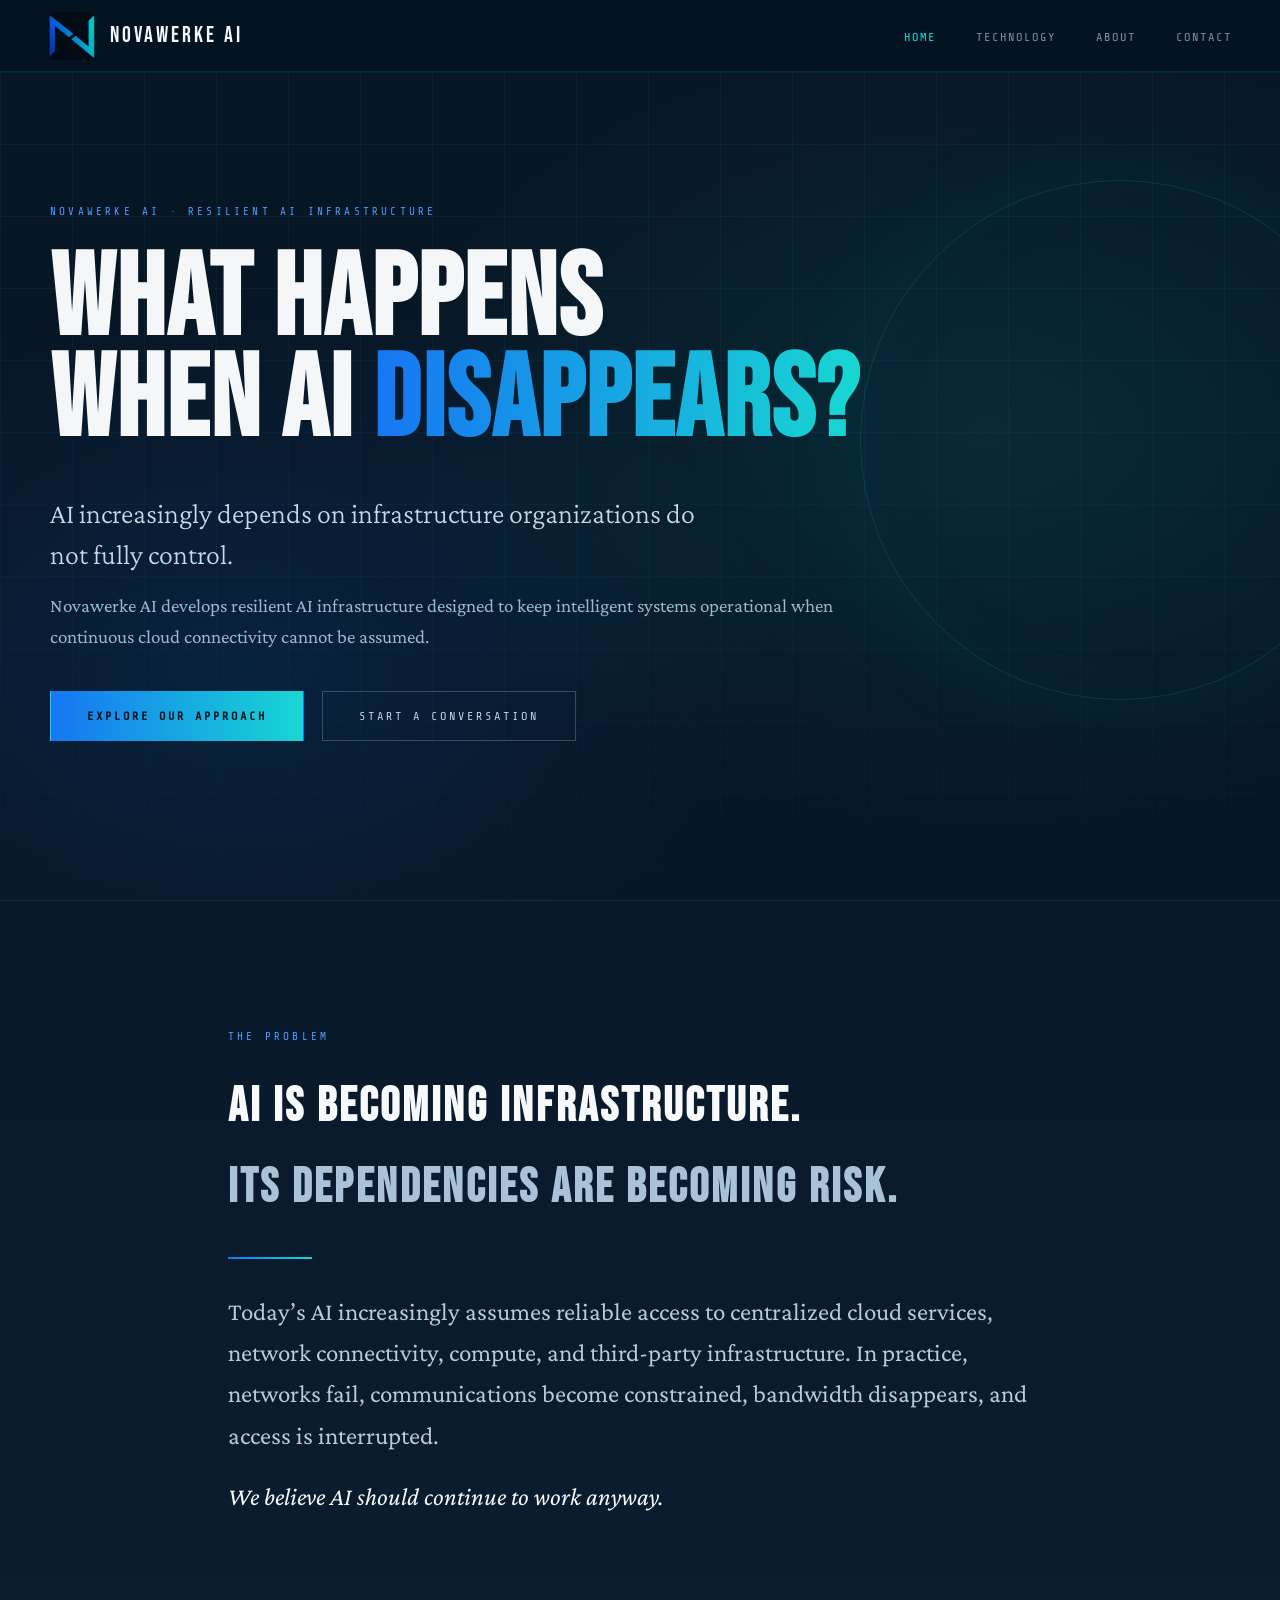
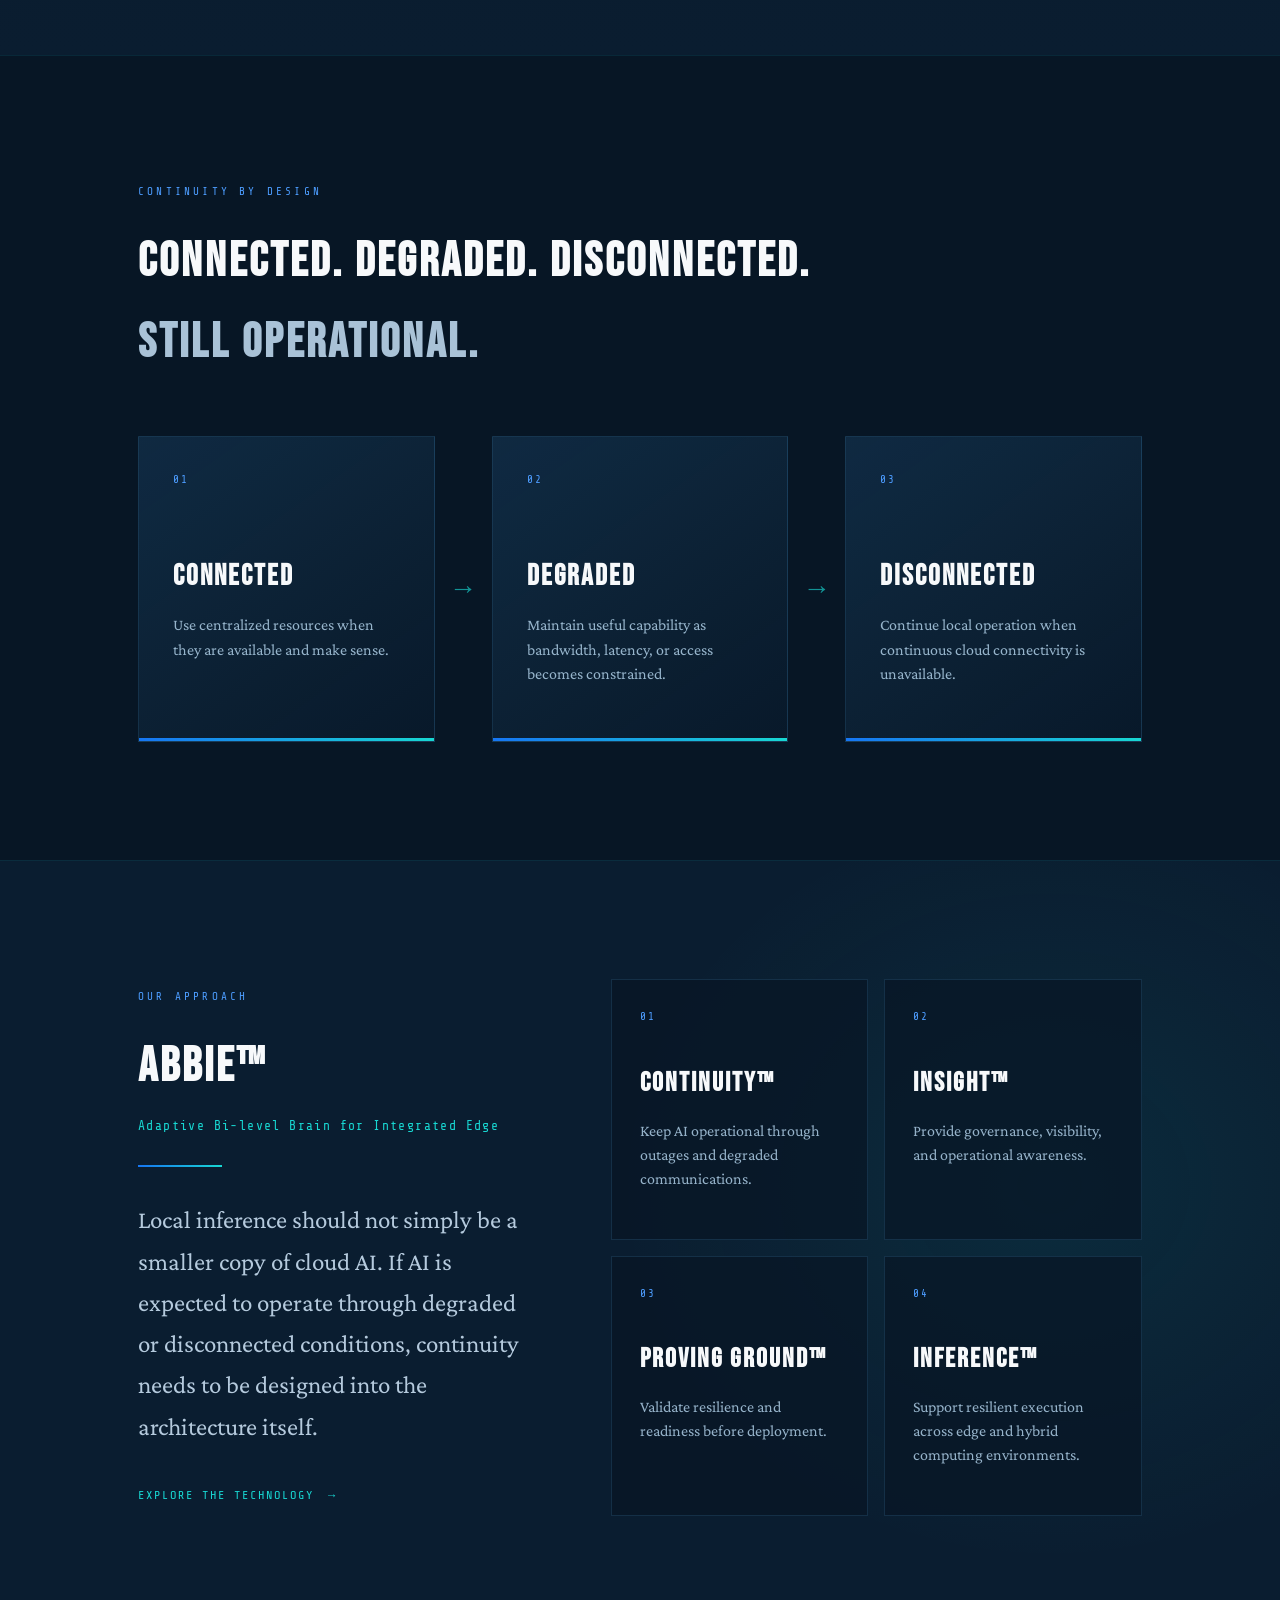
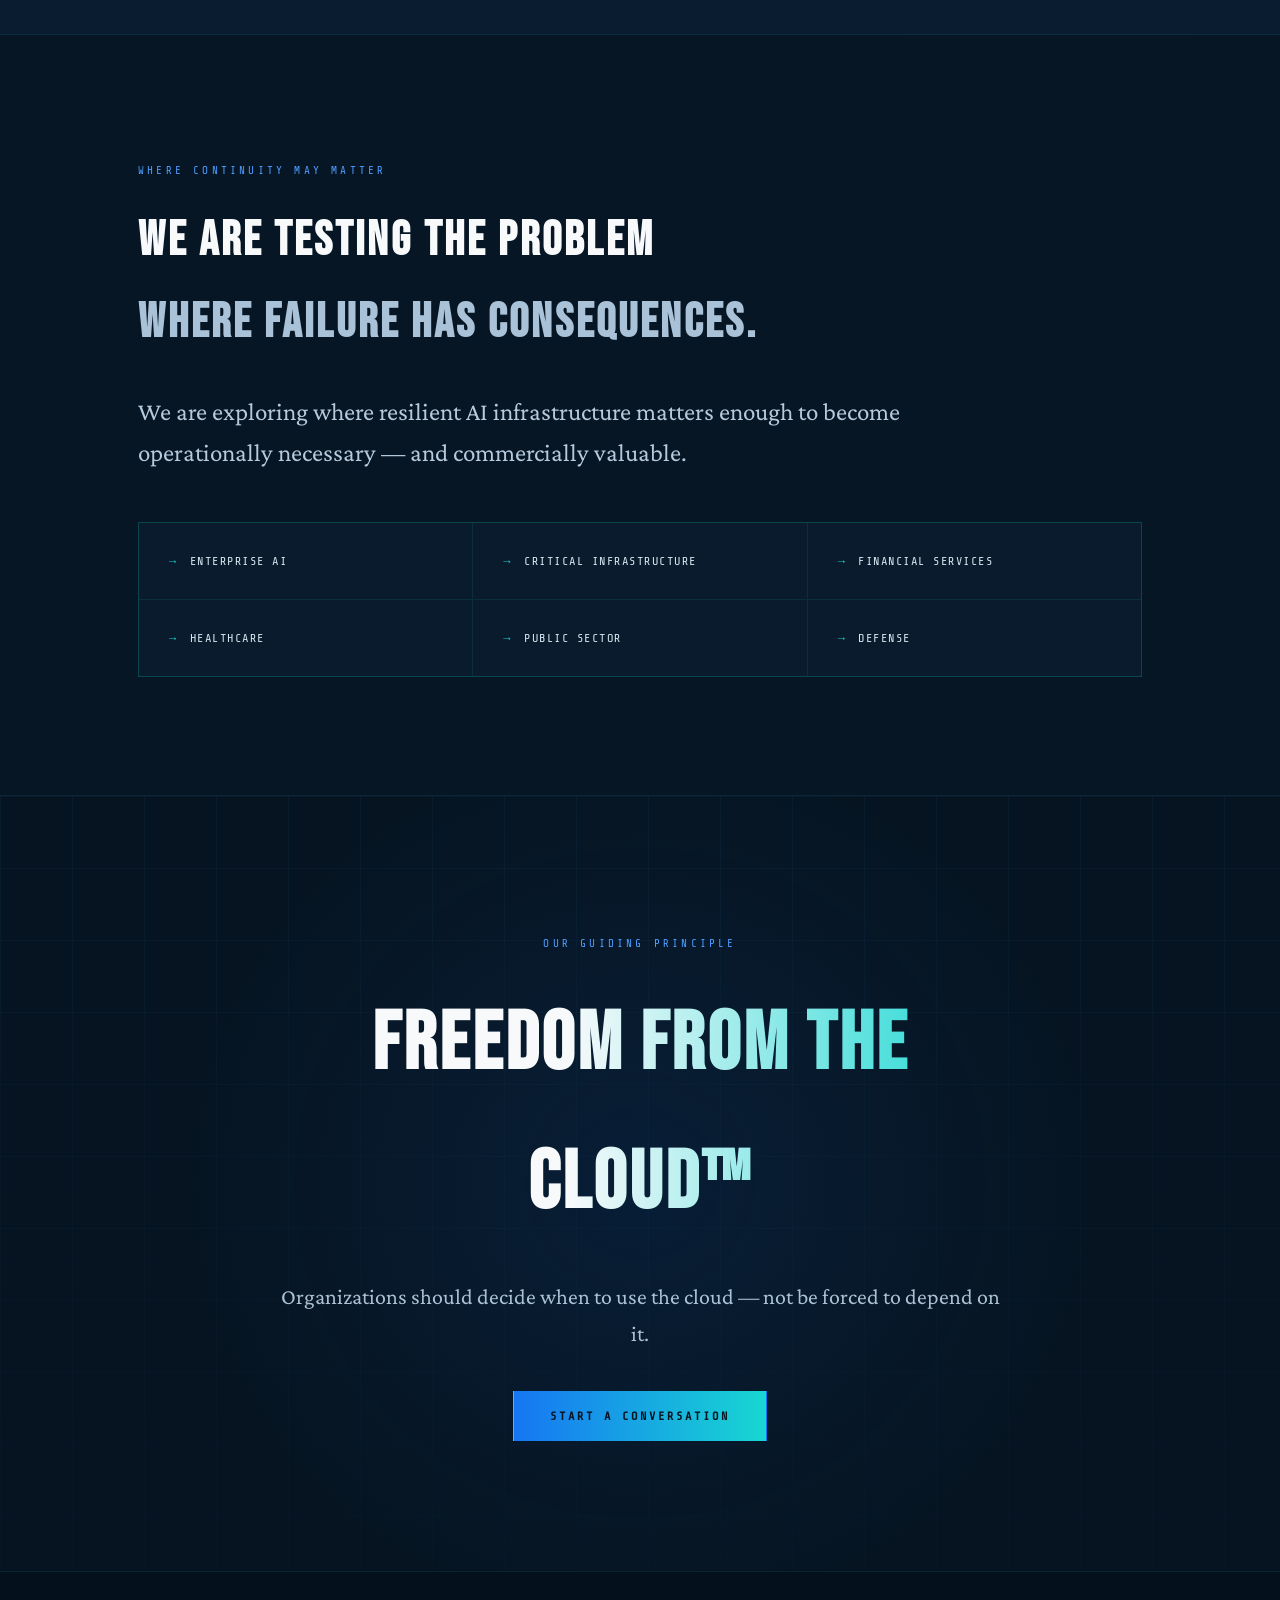
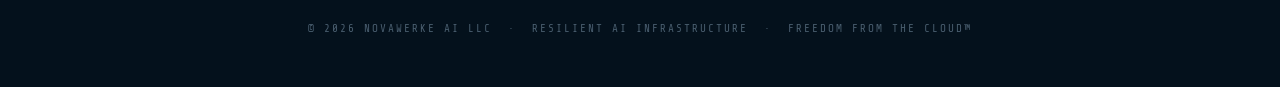
==== index.html @ 8bdf4d4a "Add files via upload New website design August 14, 2026" ====
<!DOCTYPE html>
<html lang="en">
<head>
  <title>Novawerke AI — Resilient AI Infrastructure</title>
  <meta charset="UTF-8">
  <meta name="viewport" content="width=device-width, initial-scale=1.0">
  <meta name="description" content="Novawerke AI develops resilient AI infrastructure designed to keep intelligent systems operational when continuous cloud connectivity cannot be assumed.">
  <link rel="stylesheet" href="style.css">
</head>
<body class="home-v2">

  <nav>
    <a href="index.html" class="nav-logo" aria-label="Novawerke AI home">
      <img src="img/logo.png" alt="Novawerke AI interrupted N mark">
      <span class="nav-wordmark">NOVAWERKE AI</span>
    </a>
    <ul class="nav-links">
      <li><a href="index.html" class="active">Home</a></li>
      <li><a href="technology.html">Technology</a></li>
      <li><a href="about.html">About</a></li>
      <li><a href="contact.html">Contact</a></li>
    </ul>
  </nav>

  <main>
    <!-- HERO -->
    <section class="continuity-hero">
      <div class="continuity-grid" aria-hidden="true"></div>
      <div class="continuity-glow" aria-hidden="true"></div>
      <div class="continuity-hero-inner">
        <div class="continuity-kicker fade-up">NOVAWERKE AI · RESILIENT AI INFRASTRUCTURE</div>
        <h1 class="continuity-title fade-up delay-1">WHAT HAPPENS<br>WHEN AI <span class="continuity-accent">DISAPPEARS?</span></h1>
        <p class="continuity-subhead fade-up delay-2">
          AI increasingly depends on infrastructure organizations do not fully control.
        </p>
        <p class="continuity-answer fade-up delay-3">
          Novawerke AI develops resilient AI infrastructure designed to keep intelligent systems operational when continuous cloud connectivity cannot be assumed.
        </p>
        <div class="continuity-actions fade-up delay-4">
          <a href="#approach" class="btn btn-continuity">Explore our approach</a>
          <a href="contact.html" class="btn btn-quiet">Start a conversation</a>
        </div>
      </div>
    </section>

    <!-- PROBLEM -->
    <section id="approach" class="continuity-section continuity-problem">
      <div class="container continuity-narrow">
        <span class="continuity-label">The problem</span>
        <h2 class="continuity-heading">AI IS BECOMING INFRASTRUCTURE.<br><span>ITS DEPENDENCIES ARE BECOMING RISK.</span></h2>
        <div class="continuity-rule"></div>
        <p class="continuity-lead">
          Today’s AI increasingly assumes reliable access to centralized cloud services, network connectivity, compute, and third-party infrastructure. In practice, networks fail, communications become constrained, bandwidth disappears, and access is interrupted.
        </p>
        <p class="continuity-lead continuity-emphasis">We believe AI should continue to work anyway.</p>
      </div>
    </section>

    <!-- CONTINUITY STATES -->
    <section class="continuity-section continuity-states-section">
      <div class="container">
        <span class="continuity-label">Continuity by design</span>
        <h2 class="continuity-heading">CONNECTED. DEGRADED. DISCONNECTED.<br><span>STILL OPERATIONAL.</span></h2>
        <div class="state-track" aria-label="Operational continuity states">
          <div class="state-card">
            <div class="state-num">01</div>
            <h3>CONNECTED</h3>
            <p>Use centralized resources when they are available and make sense.</p>
          </div>
          <div class="state-arrow" aria-hidden="true">→</div>
          <div class="state-card">
            <div class="state-num">02</div>
            <h3>DEGRADED</h3>
            <p>Maintain useful capability as bandwidth, latency, or access becomes constrained.</p>
          </div>
          <div class="state-arrow" aria-hidden="true">→</div>
          <div class="state-card">
            <div class="state-num">03</div>
            <h3>DISCONNECTED</h3>
            <p>Continue local operation when continuous cloud connectivity is unavailable.</p>
          </div>
        </div>
      </div>
    </section>

    <!-- ABBIE -->
    <section class="continuity-section continuity-abbie">
      <div class="container continuity-split">
        <div>
          <span class="continuity-label">Our approach</span>
          <h2 class="continuity-heading">ABBIE™</h2>
          <p class="continuity-abbr">Adaptive Bi-level Brain for Integrated Edge</p>
          <div class="continuity-rule"></div>
          <p class="continuity-lead">
            Local inference should not simply be a smaller copy of cloud AI. If AI is expected to operate through degraded or disconnected conditions, continuity needs to be designed into the architecture itself.
          </p>
          <a href="technology.html" class="text-link">Explore the technology <span>→</span></a>
        </div>
        <div class="capability-grid">
          <div class="capability-card">
            <div class="capability-index">01</div>
            <h3>Continuity™</h3>
            <p>Keep AI operational through outages and degraded communications.</p>
          </div>
          <div class="capability-card">
            <div class="capability-index">02</div>
            <h3>Insight™</h3>
            <p>Provide governance, visibility, and operational awareness.</p>
          </div>
          <div class="capability-card">
            <div class="capability-index">03</div>
            <h3>Proving Ground™</h3>
            <p>Validate resilience and readiness before deployment.</p>
          </div>
          <div class="capability-card">
            <div class="capability-index">04</div>
            <h3>Inference™</h3>
            <p>Support resilient execution across edge and hybrid computing environments.</p>
          </div>
        </div>
      </div>
    </section>

    <!-- WHERE IT MAY MATTER -->
    <section class="continuity-section continuity-markets">
      <div class="container">
        <span class="continuity-label">Where continuity may matter</span>
        <h2 class="continuity-heading">WE ARE TESTING THE PROBLEM<br><span>WHERE FAILURE HAS CONSEQUENCES.</span></h2>
        <p class="continuity-lead market-intro">
          We are exploring where resilient AI infrastructure matters enough to become operationally necessary — and commercially valuable.
        </p>
        <div class="market-grid">
          <div>Enterprise AI</div>
          <div>Critical Infrastructure</div>
          <div>Financial Services</div>
          <div>Healthcare</div>
          <div>Public Sector</div>
          <div>Defense</div>
        </div>
      </div>
    </section>

    <!-- CLOSING -->
    <section class="continuity-closing">
      <div class="continuity-grid continuity-grid-closing" aria-hidden="true"></div>
      <div class="container continuity-closing-inner">
        <span class="continuity-label">Our guiding principle</span>
        <h2>FREEDOM FROM THE CLOUD™</h2>
        <p>Organizations should decide when to use the cloud — not be forced to depend on it.</p>
        <a href="contact.html" class="btn btn-continuity">Start a conversation</a>
      </div>
    </section>
  </main>

  <footer class="continuity-footer">
    <p>© 2026 NOVAWERKE AI LLC &nbsp;·&nbsp; RESILIENT AI INFRASTRUCTURE &nbsp;·&nbsp; FREEDOM FROM THE CLOUD™</p>
  </footer>

</body>
</html>
---- style.css ----
@import url('https://fonts.googleapis.com/css2?family=Bebas+Neue&family=Crimson+Pro:ital,wght@0,300;0,400;0,600;1,300;1,400&family=Share+Tech+Mono&display=swap');

/* ══════════════════════════════════════
   NOVAWERKE AI — SHARED STYLESHEET
   Edit this file to change styles
   across all pages simultaneously.
══════════════════════════════════════ */

:root {
  --navy:        #0B1929;
  --navy-mid:    #122338;
  --navy-light:  #1B3553;
  --steel:       #2E6DA4;
  --steel-light: #4A8FC4;
  --ice:         #A8C8E8;
  --gold:        #C8A84B;
  --gold-light:  #E0C870;
  --white:       #F4F6F8;
  --ghost:       rgba(168,200,232,0.08);

  --font-display: 'Bebas Neue', sans-serif;
  --font-body:    'Crimson Pro', Georgia, serif;
  --font-mono:    'Share Tech Mono', monospace;
}

/* ── RESET ── */
* { margin: 0; padding: 0; box-sizing: border-box; }
html { scroll-behavior: smooth; }
body {
  background: var(--navy);
  color: var(--white);
  font-family: var(--font-body);
  font-size: 18px;
  line-height: 1.7;
  overflow-x: hidden;
}

/* ── NAV ── */
nav {
  position: fixed; top: 0; left: 0; right: 0; z-index: 100;
  display: flex; align-items: center; justify-content: space-between;
  padding: 0 48px;
  height: 72px;
  background: rgba(11,25,41,0.95);
  backdrop-filter: blur(12px);
  border-bottom: 1px solid rgba(168,200,232,0.12);
}
.nav-logo {
  display: flex; align-items: center; gap: 14px;
  text-decoration: none;
}
.nav-logo img {
  height: 48px; width: auto;
  border-radius: 4px;
  opacity: 0.95;
}
.nav-wordmark {
  font-family: var(--font-display);
  font-size: 22px;
  letter-spacing: 3px;
  color: var(--white);
  line-height: 1;
}
.nav-links { display: flex; gap: 40px; list-style: none; }
.nav-links a {
  font-family: var(--font-mono);
  font-size: 12px;
  letter-spacing: 2px;
  text-transform: uppercase;
  color: var(--ice);
  text-decoration: none;
  opacity: 0.7;
  transition: opacity 0.2s, color 0.2s;
}
.nav-links a:hover,
.nav-links a.active { opacity: 1; color: var(--gold); }

/* ── LAYOUT ── */
section { padding: 120px 0; }
.container { max-width: 1100px; margin: 0 auto; padding: 0 48px; }

/* ── TYPOGRAPHY ── */
h1 {
  font-family: var(--font-display);
  font-size: clamp(52px, 8vw, 96px);
  line-height: 0.95;
  letter-spacing: 4px;
  color: var(--white);
}
h2 {
  font-family: var(--font-display);
  font-size: clamp(32px, 4vw, 48px);
  letter-spacing: 3px;
  color: var(--white);
  margin-bottom: 24px;
}
h3 {
  font-family: var(--font-display);
  font-size: 24px;
  letter-spacing: 2px;
  color: var(--gold);
  margin-bottom: 12px;
}
p { color: var(--ice); margin-bottom: 20px; }
.label {
  font-family: var(--font-mono);
  font-size: 11px;
  letter-spacing: 3px;
  text-transform: uppercase;
  color: var(--steel-light);
  margin-bottom: 16px;
  display: block;
}
.gold  { color: var(--gold); }
.steel { color: var(--steel-light); }

/* ── DIVIDER ── */
.rule { width: 60px; height: 2px; background: var(--gold); margin: 24px 0; }

/* ── BUTTONS ── */
.btn {
  display: inline-block;
  font-family: var(--font-mono);
  font-size: 12px;
  letter-spacing: 3px;
  text-transform: uppercase;
  padding: 14px 36px;
  text-decoration: none;
  transition: all 0.25s;
}
.btn-primary { background: var(--gold); color: var(--navy); border: 2px solid var(--gold); }
.btn-primary:hover { background: transparent; color: var(--gold); }
.btn-ghost { background: transparent; color: var(--ice); border: 1px solid rgba(168,200,232,0.3); }
.btn-ghost:hover { border-color: var(--gold); color: var(--gold); }

/* ── CARDS ── */
.card {
  background: var(--ghost);
  border: 1px solid rgba(168,200,232,0.1);
  border-left: 3px solid var(--gold);
  padding: 36px;
  margin-bottom: 24px;
  transition: border-color 0.2s, background 0.2s;
}
.card:hover { background: rgba(168,200,232,0.06); border-left-color: var(--steel-light); }

/* ── GRIDS ── */
.grid-2 { display: grid; grid-template-columns: 1fr 1fr; gap: 32px; }
.grid-3 { display: grid; grid-template-columns: repeat(3, 1fr); gap: 28px; }

/* ── PAGE HERO (inner pages) ── */
.page-hero { padding: 160px 0 80px; border-bottom: 1px solid rgba(168,200,232,0.1); }

/* ── FOOTER ── */
footer {
  background: var(--navy-mid);
  border-top: 1px solid rgba(168,200,232,0.1);
  padding: 48px;
  text-align: center;
}
footer p {
  font-family: var(--font-mono);
  font-size: 11px;
  letter-spacing: 2px;
  color: rgba(168,200,232,0.4);
  margin: 0;
}

/* ── ANIMATIONS ── */
@keyframes fadeUp {
  from { opacity: 0; transform: translateY(32px); }
  to   { opacity: 1; transform: translateY(0); }
}
@keyframes scanline {
  0%   { top: -10%; }
  100% { top: 110%; }
}
.fade-up { animation: fadeUp 0.8s ease forwards; }
.delay-1 { animation-delay: 0.15s; opacity: 0; }
.delay-2 { animation-delay: 0.3s;  opacity: 0; }
.delay-3 { animation-delay: 0.45s; opacity: 0; }
.delay-4 { animation-delay: 0.6s;  opacity: 0; }

/* ══════════════════════════════════════
   INDEX PAGE
══════════════════════════════════════ */
.hero {
  min-height: 100vh;
  display: flex; align-items: center;
  position: relative; overflow: hidden;
  padding-top: 72px;
}
.hero-bg {
  position: absolute; inset: 0;
  background:
    radial-gradient(ellipse 80% 60% at 70% 50%, rgba(46,109,164,0.15) 0%, transparent 70%),
    radial-gradient(ellipse 40% 40% at 20% 80%, rgba(200,168,75,0.06) 0%, transparent 60%),
    var(--navy);
}
.hero-grid {
  position: absolute; inset: 0;
  background-image:
    linear-gradient(rgba(168,200,232,0.04) 1px, transparent 1px),
    linear-gradient(90deg, rgba(168,200,232,0.04) 1px, transparent 1px);
  background-size: 60px 60px;
  mask-image: radial-gradient(ellipse 80% 80% at 50% 50%, black 40%, transparent 100%);
}
.hero-scanline {
  position: absolute; left: 0; right: 0; height: 2px;
  background: linear-gradient(90deg, transparent, rgba(168,200,232,0.15), transparent);
  animation: scanline 6s linear infinite;
  pointer-events: none;
}
.hero-content { position: relative; z-index: 2; max-width: 1100px; margin: 0 auto; padding: 0 48px; }
.hero-eyebrow {
  font-family: var(--font-mono);
  font-size: 11px; letter-spacing: 4px; text-transform: uppercase;
  color: var(--gold); margin-bottom: 28px;
  display: flex; align-items: center; gap: 16px;
}
.hero-eyebrow::before { content: ''; display: inline-block; width: 32px; height: 1px; background: var(--gold); }
.hero-tagline {
  font-family: var(--font-body);
  font-size: clamp(18px, 2.5vw, 26px);
  font-style: italic; font-weight: 300;
  color: var(--ice); opacity: 0.85;
  margin: 28px 0 48px; max-width: 620px; line-height: 1.5;
}
.hero-actions { display: flex; gap: 20px; flex-wrap: wrap; margin-bottom: 80px; }
.hero-stats {
  display: grid; grid-template-columns: repeat(3, auto);
  max-width: 580px;
  border: 1px solid rgba(168,200,232,0.12);
}
.stat { padding: 24px 32px; border-right: 1px solid rgba(168,200,232,0.12); }
.stat:last-child { border-right: none; }
.stat-num { font-family: var(--font-display); font-size: 36px; color: var(--gold); letter-spacing: 2px; line-height: 1; display: block; }
.stat-label { font-family: var(--font-mono); font-size: 10px; letter-spacing: 2px; text-transform: uppercase; color: var(--ice); opacity: 0.6; margin-top: 6px; display: block; }

.ddil-banner { background: var(--navy-mid); border-top: 1px solid rgba(168,200,232,0.08); border-bottom: 1px solid rgba(168,200,232,0.08); padding: 80px 0; }
.ddil-grid { display: grid; grid-template-columns: repeat(4, 1fr); border: 1px solid rgba(168,200,232,0.1); }
.ddil-cell { padding: 40px 28px; border-right: 1px solid rgba(168,200,232,0.1); text-align: center; transition: background 0.3s; }
.ddil-cell:hover { background: var(--ghost); }
.ddil-cell:last-child { border-right: none; }
.ddil-letter { font-family: var(--font-display); font-size: 56px; color: var(--gold); letter-spacing: 2px; line-height: 1; display: block; }
.ddil-word { font-family: var(--font-mono); font-size: 11px; letter-spacing: 2px; text-transform: uppercase; color: var(--steel-light); margin: 8px 0 12px; display: block; }
.ddil-desc { font-size: 14px; color: rgba(168,200,232,0.6); margin: 0; line-height: 1.5; }

.mission-section { padding: 120px 0; }
.mission-layout { display: grid; grid-template-columns: 1fr 1fr; gap: 80px; align-items: center; }
.mission-image { position: relative; }
.mission-image img { width: 100%; filter: grayscale(30%) contrast(1.1); border: 1px solid rgba(168,200,232,0.15); }
.mission-image::after { content: ''; position: absolute; inset: 0; background: linear-gradient(135deg, rgba(200,168,75,0.1) 0%, transparent 60%); pointer-events: none; }
.mission-caption { font-family: var(--font-mono); font-size: 10px; letter-spacing: 2px; color: rgba(168,200,232,0.4); text-transform: uppercase; margin-top: 12px; text-align: center; }

.cta-section { background: linear-gradient(135deg, var(--navy-light) 0%, var(--navy-mid) 100%); border-top: 1px solid rgba(200,168,75,0.2); border-bottom: 1px solid rgba(200,168,75,0.2); padding: 100px 0; text-align: center; }

/* ══════════════════════════════════════
   TECHNOLOGY PAGE
══════════════════════════════════════ */
.arch-diagram { background: var(--navy-mid); border: 1px solid rgba(168,200,232,0.12); padding: 48px; margin: 48px 0; position: relative; overflow: hidden; }
.arch-diagram::before { content: ''; position: absolute; inset: 0; background-image: linear-gradient(rgba(168,200,232,0.03) 1px, transparent 1px), linear-gradient(90deg, rgba(168,200,232,0.03) 1px, transparent 1px); background-size: 40px 40px; }
.hub-node { position: relative; z-index: 2; background: linear-gradient(135deg, var(--navy-light), var(--navy-mid)); border: 2px solid var(--gold); padding: 28px 40px; text-align: center; max-width: 340px; margin: 0 auto 48px; }
.hub-label { font-family: var(--font-display); font-size: 28px; letter-spacing: 3px; color: var(--gold); }
.hub-sub { font-family: var(--font-mono); font-size: 11px; letter-spacing: 2px; color: var(--ice); opacity: 0.6; margin-top: 6px; }
.spoke-row { display: grid; grid-template-columns: repeat(5, 1fr); gap: 16px; position: relative; z-index: 2; }
.spoke-node { background: var(--ghost); border: 1px solid rgba(168,200,232,0.15); border-top: 2px solid var(--steel); padding: 20px 16px; text-align: center; }
.spoke-name { font-family: var(--font-mono); font-size: 11px; letter-spacing: 1px; color: var(--steel-light); text-transform: uppercase; }
.spoke-desc { font-size: 13px; color: rgba(168,200,232,0.55); margin: 6px 0 0; line-height: 1.4; }
.connector-lines { position: relative; z-index: 1; height: 48px; display: flex; justify-content: center; }
.connector-lines::before { content: ''; position: absolute; top: 0; bottom: 0; width: 80%; border-left: 1px dashed rgba(168,200,232,0.2); border-right: 1px dashed rgba(168,200,232,0.2); border-bottom: 1px dashed rgba(168,200,232,0.2); }
.phase-block { display: grid; grid-template-columns: 80px 1fr; gap: 32px; align-items: start; padding: 40px 0; border-bottom: 1px solid rgba(168,200,232,0.08); }
.phase-num { font-family: var(--font-display); font-size: 72px; line-height: 1; color: rgba(200,168,75,0.2); text-align: right; }
.mosa-box { background: linear-gradient(135deg, rgba(200,168,75,0.08), transparent); border: 1px solid rgba(200,168,75,0.25); padding: 40px; margin-top: 48px; }

/* ══════════════════════════════════════
   ABOUT PAGE
══════════════════════════════════════ */
.founder-block { display: grid; grid-template-columns: 280px 1fr; gap: 60px; align-items: start; padding: 60px 0; border-bottom: 1px solid rgba(168,200,232,0.08); }
.founder-card { background: var(--ghost); border: 1px solid rgba(168,200,232,0.12); border-top: 3px solid var(--gold); padding: 32px; text-align: center; }
.founder-initial { width: 80px; height: 80px; background: linear-gradient(135deg, var(--navy-light), var(--steel)); border: 2px solid var(--gold); border-radius: 50%; display: flex; align-items: center; justify-content: center; font-family: var(--font-display); font-size: 36px; color: var(--gold); margin: 0 auto 20px; }
.founder-name { font-family: var(--font-display); font-size: 24px; letter-spacing: 2px; color: var(--white); margin-bottom: 6px; }
.founder-title { font-family: var(--font-mono); font-size: 10px; letter-spacing: 2px; color: var(--steel-light); text-transform: uppercase; }
.credential-list { list-style: none; margin-top: 20px; text-align: left; }
.credential-list li { font-family: var(--font-mono); font-size: 11px; letter-spacing: 1px; color: rgba(168,200,232,0.6); padding: 6px 0; border-bottom: 1px solid rgba(168,200,232,0.07); }
.timeline { position: relative; padding-left: 32px; }
.timeline::before { content: ''; position: absolute; left: 0; top: 8px; bottom: 0; width: 1px; background: linear-gradient(to bottom, var(--gold), transparent); }
.timeline-item { position: relative; margin-bottom: 32px; }
.timeline-item::before { content: ''; position: absolute; left: -36px; top: 8px; width: 8px; height: 8px; background: var(--gold); border-radius: 50%; }
.timeline-date { font-family: var(--font-mono); font-size: 11px; letter-spacing: 2px; color: var(--gold); text-transform: uppercase; }

/* ══════════════════════════════════════
   CONTACT PAGE
══════════════════════════════════════ */
.partner-type { background: var(--ghost); border: 1px solid rgba(168,200,232,0.1); border-top: 3px solid var(--steel); padding: 40px; transition: border-top-color 0.2s, background 0.2s; }
.partner-type:hover { border-top-color: var(--gold); background: rgba(168,200,232,0.06); }
.contact-block { background: var(--navy-mid); border: 1px solid rgba(168,200,232,0.12); border-left: 4px solid var(--gold); padding: 48px; margin-top: 48px; }
.contact-item { display: flex; align-items: center; gap: 20px; padding: 20px 0; border-bottom: 1px solid rgba(168,200,232,0.08); }
.contact-item:last-child { border-bottom: none; }
.contact-icon { font-family: var(--font-mono); font-size: 13px; color: var(--gold); width: 80px; flex-shrink: 0; }
.contact-val { font-family: var(--font-mono); font-size: 14px; color: var(--ice); text-decoration: none; letter-spacing: 1px; }
.contact-val:hover { color: var(--gold); }
.criteria-grid { display: grid; grid-template-columns: repeat(2, 1fr); gap: 3px; margin-top: 32px; background: rgba(168,200,232,0.06); border: 1px solid rgba(168,200,232,0.1); }
.criteria-item { background: var(--navy); padding: 20px 24px; font-size: 16px; color: var(--ice); display: flex; align-items: center; gap: 12px; }
.criteria-item::before { content: '→'; color: var(--gold); font-family: var(--font-mono); flex-shrink: 0; }

/* ══════════════════════════════════════
   RESPONSIVE
══════════════════════════════════════ */
@media (max-width: 768px) {
  nav { padding: 0 24px; }
  .container { padding: 0 24px; }
  .grid-2, .grid-3, .mission-layout, .founder-block { grid-template-columns: 1fr; }
  .nav-links { display: none; }
  .ddil-grid { grid-template-columns: repeat(2, 1fr); }
  .spoke-row { grid-template-columns: repeat(2, 1fr); }
  .hero-stats { grid-template-columns: 1fr; }
  .stat { border-right: none; border-bottom: 1px solid rgba(168,200,232,0.12); }
}

/* ══════════════════════════════════════
   HOMEPAGE V2 — RESILIENT AI INFRASTRUCTURE
   Uses the existing Novawerke design system but introduces
   the Interrupted-N blue/cyan visual language.
══════════════════════════════════════ */
.home-v2 {
  --continuity-blue: #1676f3;
  --continuity-cyan: #18d7d2;
  --continuity-blue-soft: #4d9dff;
  --continuity-text: #f7f9fb;
  --continuity-muted: #9bb8d0;
  --continuity-line: rgba(72, 155, 208, 0.18);
  --continuity-panel: rgba(16, 42, 67, 0.58);
  background: #071625;
}

.home-v2 nav {
  background: rgba(5, 20, 33, 0.94);
  border-bottom-color: rgba(25, 215, 210, 0.14);
}
.home-v2 .nav-logo img {
  width: 48px;
  height: 48px;
  object-fit: cover;
  border-radius: 8px;
}
.home-v2 .nav-links a:hover,
.home-v2 .nav-links a.active { color: var(--continuity-cyan); }

.continuity-hero {
  min-height: 100vh;
  position: relative;
  display: flex;
  align-items: center;
  overflow: hidden;
  padding: 140px 0 96px;
  background:
    radial-gradient(ellipse 70% 65% at 77% 48%, rgba(24,215,210,0.10), transparent 70%),
    radial-gradient(ellipse 58% 58% at 19% 74%, rgba(22,118,243,0.12), transparent 72%),
    #071625;
}
.continuity-grid {
  position: absolute;
  inset: 0;
  background-image:
    linear-gradient(rgba(40, 133, 190, 0.11) 1px, transparent 1px),
    linear-gradient(90deg, rgba(40, 133, 190, 0.11) 1px, transparent 1px);
  background-size: 72px 72px;
  mask-image: linear-gradient(to bottom, rgba(0,0,0,0.95), rgba(0,0,0,0.25));
  pointer-events: none;
}
.continuity-glow {
  position: absolute;
  width: 520px;
  height: 520px;
  right: -100px;
  top: 20%;
  border: 1px solid rgba(24,215,210,0.16);
  border-radius: 50%;
  box-shadow: 0 0 120px rgba(24,215,210,0.05), inset 0 0 80px rgba(22,118,243,0.04);
  pointer-events: none;
}
.continuity-hero-inner {
  position: relative;
  z-index: 2;
  width: min(1180px, calc(100% - 96px));
  margin: 0 auto;
}
.continuity-kicker,
.continuity-label {
  font-family: var(--font-mono);
  font-size: 11px;
  letter-spacing: 3.2px;
  text-transform: uppercase;
  color: var(--continuity-blue-soft);
}
.continuity-kicker { margin-bottom: 28px; }
.continuity-title {
  max-width: 980px;
  font-size: clamp(60px, 9vw, 124px);
  line-height: 0.88;
  letter-spacing: 2px;
}
.continuity-accent {
  background: linear-gradient(90deg, var(--continuity-blue) 0%, var(--continuity-cyan) 100%);
  -webkit-background-clip: text;
  background-clip: text;
  color: transparent;
}
.continuity-subhead {
  max-width: 680px;
  margin: 42px 0 14px;
  font-family: var(--font-body);
  font-size: clamp(22px, 2.2vw, 30px);
  font-style: normal;
  font-weight: 300;
  color: #c7d9e8;
  line-height: 1.45;
}
.continuity-answer {
  max-width: 800px;
  font-size: 19px;
  color: var(--continuity-muted);
  line-height: 1.65;
}
.continuity-actions { display: flex; gap: 18px; flex-wrap: wrap; margin-top: 38px; }
.btn-continuity {
  background: linear-gradient(90deg, var(--continuity-blue), var(--continuity-cyan));
  color: #041421;
  border: 1px solid transparent;
  font-weight: 700;
}
.btn-continuity:hover {
  background: transparent;
  color: var(--continuity-cyan);
  border-color: var(--continuity-cyan);
}
.btn-quiet {
  background: transparent;
  color: #bcd2e4;
  border: 1px solid rgba(155,184,208,0.3);
}
.btn-quiet:hover { color: var(--continuity-cyan); border-color: var(--continuity-cyan); }

.continuity-section { padding: 118px 0; position: relative; }
.continuity-narrow { max-width: 920px; }
.continuity-heading {
  margin-top: 16px;
  margin-bottom: 0;
  color: var(--continuity-text);
}
.continuity-heading span { color: #a9c2d7; }
.continuity-rule {
  width: 84px;
  height: 2px;
  margin: 28px 0 32px;
  background: linear-gradient(90deg, var(--continuity-blue), var(--continuity-cyan));
}
.continuity-lead {
  max-width: 850px;
  font-size: clamp(20px, 2vw, 25px);
  line-height: 1.65;
  color: #b5cadd;
}
.continuity-emphasis { color: var(--continuity-text); font-style: italic; }

.continuity-problem {
  background: linear-gradient(180deg, #08192a 0%, #0a1d30 100%);
  border-top: 1px solid rgba(24,215,210,0.08);
  border-bottom: 1px solid rgba(24,215,210,0.08);
}

.continuity-states-section { background: #071625; }
.state-track {
  display: grid;
  grid-template-columns: 1fr auto 1fr auto 1fr;
  gap: 20px;
  align-items: stretch;
  margin-top: 52px;
}
.state-card {
  min-height: 250px;
  padding: 34px;
  background: linear-gradient(145deg, rgba(18,47,73,0.80), rgba(8,26,43,0.76));
  border: 1px solid var(--continuity-line);
  position: relative;
  overflow: hidden;
}
.state-card::after {
  content: '';
  position: absolute;
  left: 0; right: 0; bottom: 0;
  height: 3px;
  background: linear-gradient(90deg, var(--continuity-blue), var(--continuity-cyan));
}
.state-num,
.capability-index {
  font-family: var(--font-mono);
  font-size: 11px;
  letter-spacing: 2px;
  color: var(--continuity-blue-soft);
}
.state-card h3 {
  margin-top: 62px;
  color: var(--continuity-text);
  font-size: 29px;
}
.state-card p { font-size: 16px; line-height: 1.55; color: #96b4cb; }
.state-arrow {
  display: flex;
  align-items: center;
  font-family: var(--font-mono);
  font-size: 28px;
  color: var(--continuity-cyan);
  opacity: 0.65;
}

.continuity-abbie {
  background:
    radial-gradient(ellipse 45% 65% at 82% 42%, rgba(24,215,210,0.08), transparent 75%),
    #0a1d30;
  border-top: 1px solid rgba(24,215,210,0.08);
  border-bottom: 1px solid rgba(24,215,210,0.08);
}
.continuity-split {
  display: grid;
  grid-template-columns: 0.85fr 1.15fr;
  gap: 80px;
  align-items: start;
}
.continuity-abbr {
  margin-top: 8px;
  font-family: var(--font-mono);
  font-size: 13px;
  letter-spacing: 1.4px;
  color: var(--continuity-cyan);
}
.capability-grid {
  display: grid;
  grid-template-columns: repeat(2, 1fr);
  gap: 16px;
}
.capability-card {
  min-height: 210px;
  padding: 28px;
  background: rgba(7,22,37,0.72);
  border: 1px solid var(--continuity-line);
}
.capability-card h3 {
  margin-top: 34px;
  color: var(--continuity-text);
  font-size: 27px;
}
.capability-card p { font-size: 16px; color: #95b2c9; line-height: 1.5; }
.text-link {
  display: inline-block;
  margin-top: 18px;
  font-family: var(--font-mono);
  font-size: 12px;
  letter-spacing: 2px;
  text-transform: uppercase;
  color: var(--continuity-cyan);
  text-decoration: none;
}
.text-link span { margin-left: 6px; }

.continuity-markets { background: #071625; }
.market-intro { margin-top: 28px; }
.market-grid {
  display: grid;
  grid-template-columns: repeat(3, 1fr);
  gap: 1px;
  margin-top: 48px;
  background: rgba(24,215,210,0.13);
  border: 1px solid rgba(24,215,210,0.13);
}
.market-grid div {
  padding: 28px 30px;
  background: #091b2c;
  color: #d7e5ef;
  font-family: var(--font-mono);
  font-size: 12px;
  letter-spacing: 1.5px;
  text-transform: uppercase;
}
.market-grid div::before { content: '→'; color: var(--continuity-cyan); margin-right: 12px; }

.continuity-closing {
  position: relative;
  overflow: hidden;
  padding: 130px 0;
  text-align: center;
  background:
    radial-gradient(ellipse 50% 80% at 50% 50%, rgba(22,118,243,0.10), transparent 72%),
    #061421;
  border-top: 1px solid rgba(24,215,210,0.1);
}
.continuity-grid-closing { opacity: 0.65; }
.continuity-closing-inner { position: relative; z-index: 2; max-width: 820px; }
.continuity-closing h2 {
  margin: 18px 0 24px;
  font-size: clamp(48px, 7vw, 82px);
  background: linear-gradient(90deg, #f7f9fb 0%, #f7f9fb 40%, var(--continuity-cyan) 100%);
  -webkit-background-clip: text;
  background-clip: text;
  color: transparent;
}
.continuity-closing p {
  font-size: 22px;
  color: #abc2d4;
  margin-bottom: 38px;
}
.continuity-footer {
  background: #04111c;
  border-top: 1px solid rgba(24,215,210,0.10);
}
.continuity-footer p { color: rgba(155,184,208,0.46); }

@media (max-width: 900px) {
  .continuity-hero-inner { width: min(100% - 48px, 1180px); }
  .continuity-split { grid-template-columns: 1fr; gap: 56px; }
  .state-track { grid-template-columns: 1fr; }
  .state-arrow { display: none; }
  .market-grid { grid-template-columns: repeat(2, 1fr); }
}

@media (max-width: 620px) {
  .continuity-hero { padding-top: 120px; min-height: auto; }
  .continuity-title { font-size: clamp(48px, 16vw, 74px); }
  .continuity-subhead { margin-top: 30px; }
  .continuity-section { padding: 84px 0; }
  .capability-grid, .market-grid { grid-template-columns: 1fr; }
  .continuity-actions .btn { width: 100%; text-align: center; }
}
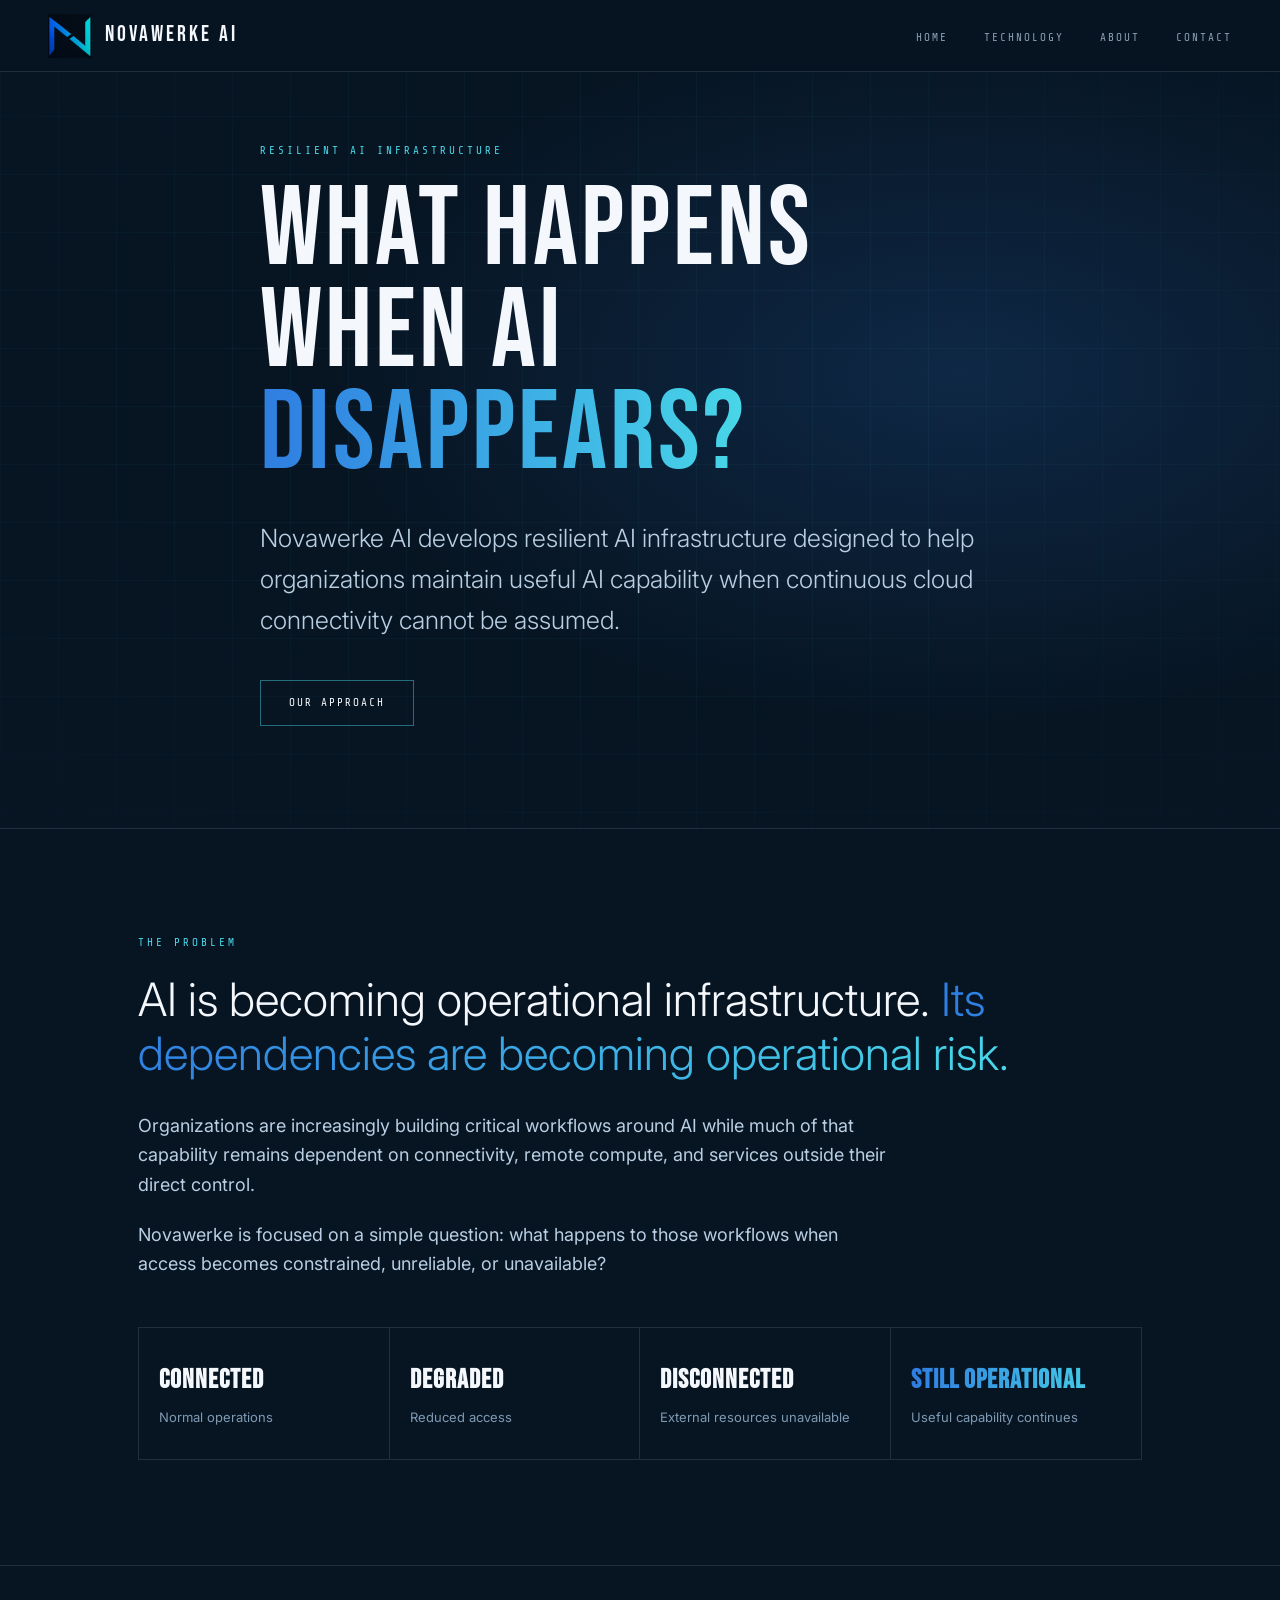
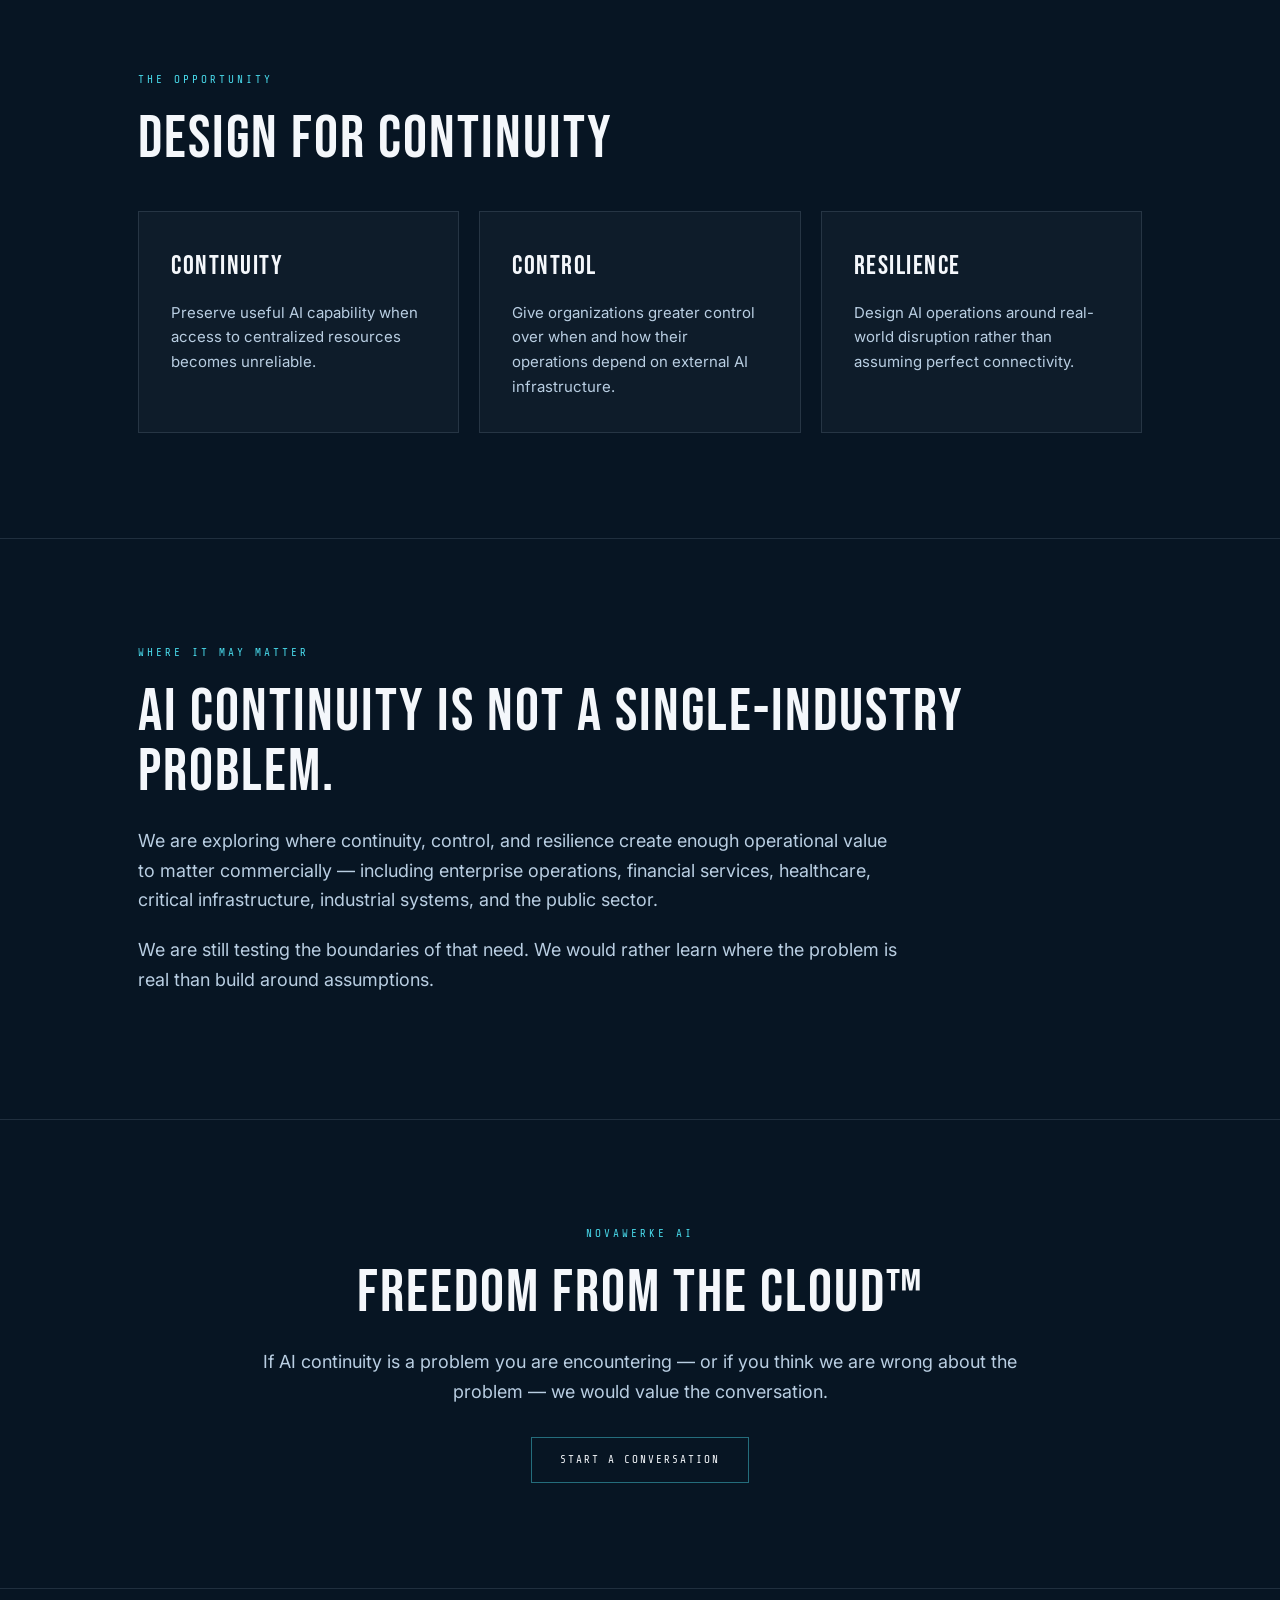
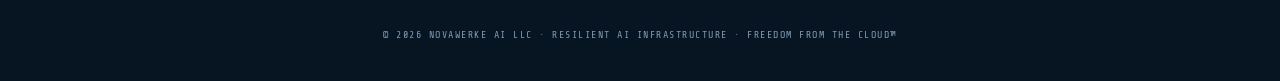
==== commit f016d2ad: "Add files via upload" ====
--- a/index.html
+++ b/index.html
@@ -1,160 +1,18 @@
-<!DOCTYPE html>
-<html lang="en">
-<head>
-  <title>Novawerke AI — Resilient AI Infrastructure</title>
-  <meta charset="UTF-8">
-  <meta name="viewport" content="width=device-width, initial-scale=1.0">
-  <meta name="description" content="Novawerke AI develops resilient AI infrastructure designed to keep intelligent systems operational when continuous cloud connectivity cannot be assumed.">
-  <link rel="stylesheet" href="style.css">
-</head>
-<body class="home-v2">
+<!doctype html><html lang="en"><head><meta charset="utf-8"><meta name="viewport" content="width=device-width,initial-scale=1"><title>Novawerke AI — Resilient AI Infrastructure</title><link rel="stylesheet" href="style.css"></head><body>
 
-  <nav>
-    <a href="index.html" class="nav-logo" aria-label="Novawerke AI home">
-      <img src="img/logo.png" alt="Novawerke AI interrupted N mark">
-      <span class="nav-wordmark">NOVAWERKE AI</span>
-    </a>
-    <ul class="nav-links">
-      <li><a href="index.html" class="active">Home</a></li>
-      <li><a href="technology.html">Technology</a></li>
-      <li><a href="about.html">About</a></li>
-      <li><a href="contact.html">Contact</a></li>
-    </ul>
-  </nav>
+<nav>
+  <a class="brand" href="index.html"><img src="img/logo.png" alt="Novawerke AI"><span>NOVAWERKE AI</span></a>
+  <ul class="navlinks">
+    <li><a href="index.html">Home</a></li>
+    <li><a href="technology.html">Technology</a></li>
+    <li><a href="about.html">About</a></li>
+    <li><a href="contact.html">Contact</a></li>
+  </ul>
+</nav>
 
-  <main>
-    <!-- HERO -->
-    <section class="continuity-hero">
-      <div class="continuity-grid" aria-hidden="true"></div>
-      <div class="continuity-glow" aria-hidden="true"></div>
-      <div class="continuity-hero-inner">
-        <div class="continuity-kicker fade-up">NOVAWERKE AI · RESILIENT AI INFRASTRUCTURE</div>
-        <h1 class="continuity-title fade-up delay-1">WHAT HAPPENS<br>WHEN AI <span class="continuity-accent">DISAPPEARS?</span></h1>
-        <p class="continuity-subhead fade-up delay-2">
-          AI increasingly depends on infrastructure organizations do not fully control.
-        </p>
-        <p class="continuity-answer fade-up delay-3">
-          Novawerke AI develops resilient AI infrastructure designed to keep intelligent systems operational when continuous cloud connectivity cannot be assumed.
-        </p>
-        <div class="continuity-actions fade-up delay-4">
-          <a href="#approach" class="btn btn-continuity">Explore our approach</a>
-          <a href="contact.html" class="btn btn-quiet">Start a conversation</a>
-        </div>
-      </div>
-    </section>
-
-    <!-- PROBLEM -->
-    <section id="approach" class="continuity-section continuity-problem">
-      <div class="container continuity-narrow">
-        <span class="continuity-label">The problem</span>
-        <h2 class="continuity-heading">AI IS BECOMING INFRASTRUCTURE.<br><span>ITS DEPENDENCIES ARE BECOMING RISK.</span></h2>
-        <div class="continuity-rule"></div>
-        <p class="continuity-lead">
-          Today’s AI increasingly assumes reliable access to centralized cloud services, network connectivity, compute, and third-party infrastructure. In practice, networks fail, communications become constrained, bandwidth disappears, and access is interrupted.
-        </p>
-        <p class="continuity-lead continuity-emphasis">We believe AI should continue to work anyway.</p>
-      </div>
-    </section>
-
-    <!-- CONTINUITY STATES -->
-    <section class="continuity-section continuity-states-section">
-      <div class="container">
-        <span class="continuity-label">Continuity by design</span>
-        <h2 class="continuity-heading">CONNECTED. DEGRADED. DISCONNECTED.<br><span>STILL OPERATIONAL.</span></h2>
-        <div class="state-track" aria-label="Operational continuity states">
-          <div class="state-card">
-            <div class="state-num">01</div>
-            <h3>CONNECTED</h3>
-            <p>Use centralized resources when they are available and make sense.</p>
-          </div>
-          <div class="state-arrow" aria-hidden="true">→</div>
-          <div class="state-card">
-            <div class="state-num">02</div>
-            <h3>DEGRADED</h3>
-            <p>Maintain useful capability as bandwidth, latency, or access becomes constrained.</p>
-          </div>
-          <div class="state-arrow" aria-hidden="true">→</div>
-          <div class="state-card">
-            <div class="state-num">03</div>
-            <h3>DISCONNECTED</h3>
-            <p>Continue local operation when continuous cloud connectivity is unavailable.</p>
-          </div>
-        </div>
-      </div>
-    </section>
-
-    <!-- ABBIE -->
-    <section class="continuity-section continuity-abbie">
-      <div class="container continuity-split">
-        <div>
-          <span class="continuity-label">Our approach</span>
-          <h2 class="continuity-heading">ABBIE™</h2>
-          <p class="continuity-abbr">Adaptive Bi-level Brain for Integrated Edge</p>
-          <div class="continuity-rule"></div>
-          <p class="continuity-lead">
-            Local inference should not simply be a smaller copy of cloud AI. If AI is expected to operate through degraded or disconnected conditions, continuity needs to be designed into the architecture itself.
-          </p>
-          <a href="technology.html" class="text-link">Explore the technology <span>→</span></a>
-        </div>
-        <div class="capability-grid">
-          <div class="capability-card">
-            <div class="capability-index">01</div>
-            <h3>Continuity™</h3>
-            <p>Keep AI operational through outages and degraded communications.</p>
-          </div>
-          <div class="capability-card">
-            <div class="capability-index">02</div>
-            <h3>Insight™</h3>
-            <p>Provide governance, visibility, and operational awareness.</p>
-          </div>
-          <div class="capability-card">
-            <div class="capability-index">03</div>
-            <h3>Proving Ground™</h3>
-            <p>Validate resilience and readiness before deployment.</p>
-          </div>
-          <div class="capability-card">
-            <div class="capability-index">04</div>
-            <h3>Inference™</h3>
-            <p>Support resilient execution across edge and hybrid computing environments.</p>
-          </div>
-        </div>
-      </div>
-    </section>
-
-    <!-- WHERE IT MAY MATTER -->
-    <section class="continuity-section continuity-markets">
-      <div class="container">
-        <span class="continuity-label">Where continuity may matter</span>
-        <h2 class="continuity-heading">WE ARE TESTING THE PROBLEM<br><span>WHERE FAILURE HAS CONSEQUENCES.</span></h2>
-        <p class="continuity-lead market-intro">
-          We are exploring where resilient AI infrastructure matters enough to become operationally necessary — and commercially valuable.
-        </p>
-        <div class="market-grid">
-          <div>Enterprise AI</div>
-          <div>Critical Infrastructure</div>
-          <div>Financial Services</div>
-          <div>Healthcare</div>
-          <div>Public Sector</div>
-          <div>Defense</div>
-        </div>
-      </div>
-    </section>
-
-    <!-- CLOSING -->
-    <section class="continuity-closing">
-      <div class="continuity-grid continuity-grid-closing" aria-hidden="true"></div>
-      <div class="container continuity-closing-inner">
-        <span class="continuity-label">Our guiding principle</span>
-        <h2>FREEDOM FROM THE CLOUD™</h2>
-        <p>Organizations should decide when to use the cloud — not be forced to depend on it.</p>
-        <a href="contact.html" class="btn btn-continuity">Start a conversation</a>
-      </div>
-    </section>
-  </main>
-
-  <footer class="continuity-footer">
-    <p>© 2026 NOVAWERKE AI LLC &nbsp;·&nbsp; RESILIENT AI INFRASTRUCTURE &nbsp;·&nbsp; FREEDOM FROM THE CLOUD™</p>
-  </footer>
-
-</body>
-</html>
+<header class="hero gridbg"><div class="container"><span class="eyebrow">Resilient AI Infrastructure</span><h1>WHAT HAPPENS<br>WHEN AI<br><span class="accent">DISAPPEARS?</span></h1><p class="lead">Novawerke AI develops resilient AI infrastructure designed to help organizations maintain useful AI capability when continuous cloud connectivity cannot be assumed.</p><a class="btn" href="technology.html">Our Approach</a></div></header>
+<section><div class="container"><span class="label">The Problem</span><p class="statement">AI is becoming operational infrastructure. <span class="accent">Its dependencies are becoming operational risk.</span></p><div class="copy" style="margin-top:30px"><p>Organizations are increasingly building critical workflows around AI while much of that capability remains dependent on connectivity, remote compute, and services outside their direct control.</p><p>Novawerke is focused on a simple question: what happens to those workflows when access becomes constrained, unreliable, or unavailable?</p></div><div class="sequence"><div><strong>CONNECTED</strong><span>Normal operations</span></div><div><strong>DEGRADED</strong><span>Reduced access</span></div><div><strong>DISCONNECTED</strong><span>External resources unavailable</span></div><div><strong class="accent">STILL OPERATIONAL</strong><span>Useful capability continues</span></div></div></div></section>
+<section><div class="container"><span class="label">The Opportunity</span><h2>DESIGN FOR CONTINUITY</h2><div class="cards"><div class="card"><h3>CONTINUITY</h3><p>Preserve useful AI capability when access to centralized resources becomes unreliable.</p></div><div class="card"><h3>CONTROL</h3><p>Give organizations greater control over when and how their operations depend on external AI infrastructure.</p></div><div class="card"><h3>RESILIENCE</h3><p>Design AI operations around real-world disruption rather than assuming perfect connectivity.</p></div></div></div></section>
+<section><div class="container"><span class="label">Where It May Matter</span><h2>AI CONTINUITY IS NOT A SINGLE-INDUSTRY PROBLEM.</h2><div class="copy"><p>We are exploring where continuity, control, and resilience create enough operational value to matter commercially — including enterprise operations, financial services, healthcare, critical infrastructure, industrial systems, and the public sector.</p><p>We are still testing the boundaries of that need. We would rather learn where the problem is real than build around assumptions.</p></div></div></section>
+<section><div class="container" style="text-align:center"><span class="label">Novawerke AI</span><h2>FREEDOM FROM THE CLOUD™</h2><p class="copy" style="margin:0 auto 30px">If AI continuity is a problem you are encountering — or if you think we are wrong about the problem — we would value the conversation.</p><a class="btn" href="contact.html">Start a Conversation</a></div></section>
+<footer>© 2026 NOVAWERKE AI LLC · RESILIENT AI INFRASTRUCTURE · FREEDOM FROM THE CLOUD™</footer></body></html>
--- a/style.css
+++ b/style.css
@@ -1,634 +1,61 @@
-@import url('https://fonts.googleapis.com/css2?family=Bebas+Neue&family=Crimson+Pro:ital,wght@0,300;0,400;0,600;1,300;1,400&family=Share+Tech+Mono&display=swap');
 
-/* ══════════════════════════════════════
-   NOVAWERKE AI — SHARED STYLESHEET
-   Edit this file to change styles
-   across all pages simultaneously.
-══════════════════════════════════════ */
+@import url('https://fonts.googleapis.com/css2?family=Bebas+Neue&family=Inter:wght@300;400;500;600&family=Share+Tech+Mono&display=swap');
 
-:root {
-  --navy:        #0B1929;
-  --navy-mid:    #122338;
-  --navy-light:  #1B3553;
-  --steel:       #2E6DA4;
-  --steel-light: #4A8FC4;
-  --ice:         #A8C8E8;
-  --gold:        #C8A84B;
-  --gold-light:  #E0C870;
-  --white:       #F4F6F8;
-  --ghost:       rgba(168,200,232,0.08);
-
-  --font-display: 'Bebas Neue', sans-serif;
-  --font-body:    'Crimson Pro', Georgia, serif;
-  --font-mono:    'Share Tech Mono', monospace;
+:root{
+  --navy:#071523; --navy2:#0c2033; --blue:#2f7de1; --cyan:#48d7e8;
+  --white:#f4f7fb; --ice:#b9cee2; --muted:#7f9ab3; --line:rgba(185,206,226,.14);
+  --display:'Bebas Neue',sans-serif; --body:'Inter',sans-serif; --mono:'Share Tech Mono',monospace;
 }
-
-/* ── RESET ── */
-* { margin: 0; padding: 0; box-sizing: border-box; }
-html { scroll-behavior: smooth; }
-body {
-  background: var(--navy);
-  color: var(--white);
-  font-family: var(--font-body);
-  font-size: 18px;
-  line-height: 1.7;
-  overflow-x: hidden;
+*{box-sizing:border-box;margin:0;padding:0}
+html{scroll-behavior:smooth}
+body{background:var(--navy);color:var(--white);font-family:var(--body);line-height:1.65}
+a{color:inherit}
+nav{position:fixed;inset:0 0 auto 0;height:72px;z-index:50;display:flex;align-items:center;justify-content:space-between;padding:0 48px;background:rgba(7,21,35,.94);backdrop-filter:blur(10px);border-bottom:1px solid var(--line)}
+.brand{display:flex;align-items:center;gap:13px;text-decoration:none}
+.brand img{width:44px;height:44px;object-fit:contain}
+.brand span{font-family:var(--display);letter-spacing:3px;font-size:22px}
+.navlinks{list-style:none;display:flex;gap:36px}
+.navlinks a{text-decoration:none;font-family:var(--mono);font-size:11px;letter-spacing:2px;text-transform:uppercase;color:var(--ice);opacity:.75}
+.navlinks a:hover,.navlinks a.active{opacity:1;color:var(--cyan)}
+.container{max-width:1100px;margin:auto;padding:0 48px}
+.gridbg{position:relative;overflow:hidden}
+.gridbg:before{content:"";position:absolute;inset:0;background-image:linear-gradient(rgba(72,215,232,.045) 1px,transparent 1px),linear-gradient(90deg,rgba(72,215,232,.045) 1px,transparent 1px);background-size:58px 58px;mask-image:radial-gradient(ellipse 85% 80% at 50% 45%,black 35%,transparent 100%);pointer-events:none}
+.hero{min-height:92vh;display:flex;align-items:center;padding:130px 0 90px;background:radial-gradient(ellipse 70% 60% at 75% 45%,rgba(47,125,225,.18),transparent 70%)}
+.hero .container{position:relative;z-index:2}
+.eyebrow,.label{font-family:var(--mono);text-transform:uppercase;letter-spacing:3px;font-size:11px;color:var(--cyan);display:block;margin-bottom:20px}
+h1,h2,h3{font-family:var(--display);font-weight:400}
+h1{font-size:clamp(58px,9vw,112px);line-height:.91;letter-spacing:3px;max-width:900px}
+h2{font-size:clamp(38px,5vw,60px);line-height:1;letter-spacing:2px;margin-bottom:24px}
+h3{font-size:27px;letter-spacing:1.5px;margin-bottom:12px}
+.lead{font-size:clamp(19px,2vw,25px);font-weight:300;color:var(--ice);max-width:760px;margin:32px 0 38px}
+.accent{background:linear-gradient(90deg,var(--blue),var(--cyan));-webkit-background-clip:text;background-clip:text;color:transparent}
+.btn{display:inline-block;text-decoration:none;border:1px solid rgba(72,215,232,.45);padding:13px 28px;font-family:var(--mono);font-size:11px;letter-spacing:2px;text-transform:uppercase;color:var(--white)}
+.btn:hover{border-color:var(--cyan);color:var(--cyan)}
+section{padding:105px 0;border-top:1px solid var(--line)}
+.copy{max-width:760px;color:var(--ice);font-size:18px}
+.copy p{margin-bottom:20px}
+.statement{font-size:clamp(28px,4vw,46px);line-height:1.18;font-weight:300;max-width:900px}
+.sequence{display:grid;grid-template-columns:repeat(4,1fr);margin-top:48px;border:1px solid var(--line)}
+.sequence div{padding:30px 20px;border-right:1px solid var(--line)}
+.sequence div:last-child{border-right:0}
+.sequence strong{display:block;font-family:var(--display);font-size:27px;letter-spacing:1px}
+.sequence span{font-size:13px;color:var(--muted)}
+.cards{display:grid;grid-template-columns:repeat(3,1fr);gap:20px;margin-top:42px}
+.card{padding:32px;border:1px solid var(--line);background:rgba(185,206,226,.035)}
+.card p{color:var(--ice);font-size:15px}
+.capabilities{display:grid;grid-template-columns:repeat(2,1fr);gap:20px;margin-top:42px}
+.capability{padding:34px;border-left:2px solid var(--blue);background:rgba(185,206,226,.035)}
+.capability p{color:var(--ice)}
+.pagehero{padding:155px 0 75px;background:radial-gradient(ellipse 60% 60% at 80% 40%,rgba(47,125,225,.15),transparent 70%);border-bottom:1px solid var(--line)}
+.pagehero h1{font-size:clamp(52px,7vw,84px)}
+.team{display:grid;grid-template-columns:repeat(3,1fr);gap:24px;margin-top:45px}
+.person{border:1px solid var(--line);padding:32px}
+.person .role{font-family:var(--mono);font-size:10px;letter-spacing:1.5px;text-transform:uppercase;color:var(--cyan);margin-bottom:18px}
+.person p{font-size:15px;color:var(--ice)}
+.contactbox{max-width:760px;padding:42px;border:1px solid var(--line);background:var(--navy2);margin-top:38px}
+.contactbox a{color:var(--cyan);text-decoration:none}
+footer{padding:38px 48px;text-align:center;border-top:1px solid var(--line);color:var(--muted);font-family:var(--mono);font-size:10px;letter-spacing:1.5px}
+@media(max-width:800px){
+ nav{padding:0 22px}.navlinks{gap:14px}.navlinks a{font-size:9px;letter-spacing:1px}.brand span{display:none}
+ .container{padding:0 24px}.sequence,.cards,.capabilities,.team{grid-template-columns:1fr}.sequence div{border-right:0;border-bottom:1px solid var(--line)}
 }
-
-/* ── NAV ── */
-nav {
-  position: fixed; top: 0; left: 0; right: 0; z-index: 100;
-  display: flex; align-items: center; justify-content: space-between;
-  padding: 0 48px;
-  height: 72px;
-  background: rgba(11,25,41,0.95);
-  backdrop-filter: blur(12px);
-  border-bottom: 1px solid rgba(168,200,232,0.12);
-}
-.nav-logo {
-  display: flex; align-items: center; gap: 14px;
-  text-decoration: none;
-}
-.nav-logo img {
-  height: 48px; width: auto;
-  border-radius: 4px;
-  opacity: 0.95;
-}
-.nav-wordmark {
-  font-family: var(--font-display);
-  font-size: 22px;
-  letter-spacing: 3px;
-  color: var(--white);
-  line-height: 1;
-}
-.nav-links { display: flex; gap: 40px; list-style: none; }
-.nav-links a {
-  font-family: var(--font-mono);
-  font-size: 12px;
-  letter-spacing: 2px;
-  text-transform: uppercase;
-  color: var(--ice);
-  text-decoration: none;
-  opacity: 0.7;
-  transition: opacity 0.2s, color 0.2s;
-}
-.nav-links a:hover,
-.nav-links a.active { opacity: 1; color: var(--gold); }
-
-/* ── LAYOUT ── */
-section { padding: 120px 0; }
-.container { max-width: 1100px; margin: 0 auto; padding: 0 48px; }
-
-/* ── TYPOGRAPHY ── */
-h1 {
-  font-family: var(--font-display);
-  font-size: clamp(52px, 8vw, 96px);
-  line-height: 0.95;
-  letter-spacing: 4px;
-  color: var(--white);
-}
-h2 {
-  font-family: var(--font-display);
-  font-size: clamp(32px, 4vw, 48px);
-  letter-spacing: 3px;
-  color: var(--white);
-  margin-bottom: 24px;
-}
-h3 {
-  font-family: var(--font-display);
-  font-size: 24px;
-  letter-spacing: 2px;
-  color: var(--gold);
-  margin-bottom: 12px;
-}
-p { color: var(--ice); margin-bottom: 20px; }
-.label {
-  font-family: var(--font-mono);
-  font-size: 11px;
-  letter-spacing: 3px;
-  text-transform: uppercase;
-  color: var(--steel-light);
-  margin-bottom: 16px;
-  display: block;
-}
-.gold  { color: var(--gold); }
-.steel { color: var(--steel-light); }
-
-/* ── DIVIDER ── */
-.rule { width: 60px; height: 2px; background: var(--gold); margin: 24px 0; }
-
-/* ── BUTTONS ── */
-.btn {
-  display: inline-block;
-  font-family: var(--font-mono);
-  font-size: 12px;
-  letter-spacing: 3px;
-  text-transform: uppercase;
-  padding: 14px 36px;
-  text-decoration: none;
-  transition: all 0.25s;
-}
-.btn-primary { background: var(--gold); color: var(--navy); border: 2px solid var(--gold); }
-.btn-primary:hover { background: transparent; color: var(--gold); }
-.btn-ghost { background: transparent; color: var(--ice); border: 1px solid rgba(168,200,232,0.3); }
-.btn-ghost:hover { border-color: var(--gold); color: var(--gold); }
-
-/* ── CARDS ── */
-.card {
-  background: var(--ghost);
-  border: 1px solid rgba(168,200,232,0.1);
-  border-left: 3px solid var(--gold);
-  padding: 36px;
-  margin-bottom: 24px;
-  transition: border-color 0.2s, background 0.2s;
-}
-.card:hover { background: rgba(168,200,232,0.06); border-left-color: var(--steel-light); }
-
-/* ── GRIDS ── */
-.grid-2 { display: grid; grid-template-columns: 1fr 1fr; gap: 32px; }
-.grid-3 { display: grid; grid-template-columns: repeat(3, 1fr); gap: 28px; }
-
-/* ── PAGE HERO (inner pages) ── */
-.page-hero { padding: 160px 0 80px; border-bottom: 1px solid rgba(168,200,232,0.1); }
-
-/* ── FOOTER ── */
-footer {
-  background: var(--navy-mid);
-  border-top: 1px solid rgba(168,200,232,0.1);
-  padding: 48px;
-  text-align: center;
-}
-footer p {
-  font-family: var(--font-mono);
-  font-size: 11px;
-  letter-spacing: 2px;
-  color: rgba(168,200,232,0.4);
-  margin: 0;
-}
-
-/* ── ANIMATIONS ── */
-@keyframes fadeUp {
-  from { opacity: 0; transform: translateY(32px); }
-  to   { opacity: 1; transform: translateY(0); }
-}
-@keyframes scanline {
-  0%   { top: -10%; }
-  100% { top: 110%; }
-}
-.fade-up { animation: fadeUp 0.8s ease forwards; }
-.delay-1 { animation-delay: 0.15s; opacity: 0; }
-.delay-2 { animation-delay: 0.3s;  opacity: 0; }
-.delay-3 { animation-delay: 0.45s; opacity: 0; }
-.delay-4 { animation-delay: 0.6s;  opacity: 0; }
-
-/* ══════════════════════════════════════
-   INDEX PAGE
-══════════════════════════════════════ */
-.hero {
-  min-height: 100vh;
-  display: flex; align-items: center;
-  position: relative; overflow: hidden;
-  padding-top: 72px;
-}
-.hero-bg {
-  position: absolute; inset: 0;
-  background:
-    radial-gradient(ellipse 80% 60% at 70% 50%, rgba(46,109,164,0.15) 0%, transparent 70%),
-    radial-gradient(ellipse 40% 40% at 20% 80%, rgba(200,168,75,0.06) 0%, transparent 60%),
-    var(--navy);
-}
-.hero-grid {
-  position: absolute; inset: 0;
-  background-image:
-    linear-gradient(rgba(168,200,232,0.04) 1px, transparent 1px),
-    linear-gradient(90deg, rgba(168,200,232,0.04) 1px, transparent 1px);
-  background-size: 60px 60px;
-  mask-image: radial-gradient(ellipse 80% 80% at 50% 50%, black 40%, transparent 100%);
-}
-.hero-scanline {
-  position: absolute; left: 0; right: 0; height: 2px;
-  background: linear-gradient(90deg, transparent, rgba(168,200,232,0.15), transparent);
-  animation: scanline 6s linear infinite;
-  pointer-events: none;
-}
-.hero-content { position: relative; z-index: 2; max-width: 1100px; margin: 0 auto; padding: 0 48px; }
-.hero-eyebrow {
-  font-family: var(--font-mono);
-  font-size: 11px; letter-spacing: 4px; text-transform: uppercase;
-  color: var(--gold); margin-bottom: 28px;
-  display: flex; align-items: center; gap: 16px;
-}
-.hero-eyebrow::before { content: ''; display: inline-block; width: 32px; height: 1px; background: var(--gold); }
-.hero-tagline {
-  font-family: var(--font-body);
-  font-size: clamp(18px, 2.5vw, 26px);
-  font-style: italic; font-weight: 300;
-  color: var(--ice); opacity: 0.85;
-  margin: 28px 0 48px; max-width: 620px; line-height: 1.5;
-}
-.hero-actions { display: flex; gap: 20px; flex-wrap: wrap; margin-bottom: 80px; }
-.hero-stats {
-  display: grid; grid-template-columns: repeat(3, auto);
-  max-width: 580px;
-  border: 1px solid rgba(168,200,232,0.12);
-}
-.stat { padding: 24px 32px; border-right: 1px solid rgba(168,200,232,0.12); }
-.stat:last-child { border-right: none; }
-.stat-num { font-family: var(--font-display); font-size: 36px; color: var(--gold); letter-spacing: 2px; line-height: 1; display: block; }
-.stat-label { font-family: var(--font-mono); font-size: 10px; letter-spacing: 2px; text-transform: uppercase; color: var(--ice); opacity: 0.6; margin-top: 6px; display: block; }
-
-.ddil-banner { background: var(--navy-mid); border-top: 1px solid rgba(168,200,232,0.08); border-bottom: 1px solid rgba(168,200,232,0.08); padding: 80px 0; }
-.ddil-grid { display: grid; grid-template-columns: repeat(4, 1fr); border: 1px solid rgba(168,200,232,0.1); }
-.ddil-cell { padding: 40px 28px; border-right: 1px solid rgba(168,200,232,0.1); text-align: center; transition: background 0.3s; }
-.ddil-cell:hover { background: var(--ghost); }
-.ddil-cell:last-child { border-right: none; }
-.ddil-letter { font-family: var(--font-display); font-size: 56px; color: var(--gold); letter-spacing: 2px; line-height: 1; display: block; }
-.ddil-word { font-family: var(--font-mono); font-size: 11px; letter-spacing: 2px; text-transform: uppercase; color: var(--steel-light); margin: 8px 0 12px; display: block; }
-.ddil-desc { font-size: 14px; color: rgba(168,200,232,0.6); margin: 0; line-height: 1.5; }
-
-.mission-section { padding: 120px 0; }
-.mission-layout { display: grid; grid-template-columns: 1fr 1fr; gap: 80px; align-items: center; }
-.mission-image { position: relative; }
-.mission-image img { width: 100%; filter: grayscale(30%) contrast(1.1); border: 1px solid rgba(168,200,232,0.15); }
-.mission-image::after { content: ''; position: absolute; inset: 0; background: linear-gradient(135deg, rgba(200,168,75,0.1) 0%, transparent 60%); pointer-events: none; }
-.mission-caption { font-family: var(--font-mono); font-size: 10px; letter-spacing: 2px; color: rgba(168,200,232,0.4); text-transform: uppercase; margin-top: 12px; text-align: center; }
-
-.cta-section { background: linear-gradient(135deg, var(--navy-light) 0%, var(--navy-mid) 100%); border-top: 1px solid rgba(200,168,75,0.2); border-bottom: 1px solid rgba(200,168,75,0.2); padding: 100px 0; text-align: center; }
-
-/* ══════════════════════════════════════
-   TECHNOLOGY PAGE
-══════════════════════════════════════ */
-.arch-diagram { background: var(--navy-mid); border: 1px solid rgba(168,200,232,0.12); padding: 48px; margin: 48px 0; position: relative; overflow: hidden; }
-.arch-diagram::before { content: ''; position: absolute; inset: 0; background-image: linear-gradient(rgba(168,200,232,0.03) 1px, transparent 1px), linear-gradient(90deg, rgba(168,200,232,0.03) 1px, transparent 1px); background-size: 40px 40px; }
-.hub-node { position: relative; z-index: 2; background: linear-gradient(135deg, var(--navy-light), var(--navy-mid)); border: 2px solid var(--gold); padding: 28px 40px; text-align: center; max-width: 340px; margin: 0 auto 48px; }
-.hub-label { font-family: var(--font-display); font-size: 28px; letter-spacing: 3px; color: var(--gold); }
-.hub-sub { font-family: var(--font-mono); font-size: 11px; letter-spacing: 2px; color: var(--ice); opacity: 0.6; margin-top: 6px; }
-.spoke-row { display: grid; grid-template-columns: repeat(5, 1fr); gap: 16px; position: relative; z-index: 2; }
-.spoke-node { background: var(--ghost); border: 1px solid rgba(168,200,232,0.15); border-top: 2px solid var(--steel); padding: 20px 16px; text-align: center; }
-.spoke-name { font-family: var(--font-mono); font-size: 11px; letter-spacing: 1px; color: var(--steel-light); text-transform: uppercase; }
-.spoke-desc { font-size: 13px; color: rgba(168,200,232,0.55); margin: 6px 0 0; line-height: 1.4; }
-.connector-lines { position: relative; z-index: 1; height: 48px; display: flex; justify-content: center; }
-.connector-lines::before { content: ''; position: absolute; top: 0; bottom: 0; width: 80%; border-left: 1px dashed rgba(168,200,232,0.2); border-right: 1px dashed rgba(168,200,232,0.2); border-bottom: 1px dashed rgba(168,200,232,0.2); }
-.phase-block { display: grid; grid-template-columns: 80px 1fr; gap: 32px; align-items: start; padding: 40px 0; border-bottom: 1px solid rgba(168,200,232,0.08); }
-.phase-num { font-family: var(--font-display); font-size: 72px; line-height: 1; color: rgba(200,168,75,0.2); text-align: right; }
-.mosa-box { background: linear-gradient(135deg, rgba(200,168,75,0.08), transparent); border: 1px solid rgba(200,168,75,0.25); padding: 40px; margin-top: 48px; }
-
-/* ══════════════════════════════════════
-   ABOUT PAGE
-══════════════════════════════════════ */
-.founder-block { display: grid; grid-template-columns: 280px 1fr; gap: 60px; align-items: start; padding: 60px 0; border-bottom: 1px solid rgba(168,200,232,0.08); }
-.founder-card { background: var(--ghost); border: 1px solid rgba(168,200,232,0.12); border-top: 3px solid var(--gold); padding: 32px; text-align: center; }
-.founder-initial { width: 80px; height: 80px; background: linear-gradient(135deg, var(--navy-light), var(--steel)); border: 2px solid var(--gold); border-radius: 50%; display: flex; align-items: center; justify-content: center; font-family: var(--font-display); font-size: 36px; color: var(--gold); margin: 0 auto 20px; }
-.founder-name { font-family: var(--font-display); font-size: 24px; letter-spacing: 2px; color: var(--white); margin-bottom: 6px; }
-.founder-title { font-family: var(--font-mono); font-size: 10px; letter-spacing: 2px; color: var(--steel-light); text-transform: uppercase; }
-.credential-list { list-style: none; margin-top: 20px; text-align: left; }
-.credential-list li { font-family: var(--font-mono); font-size: 11px; letter-spacing: 1px; color: rgba(168,200,232,0.6); padding: 6px 0; border-bottom: 1px solid rgba(168,200,232,0.07); }
-.timeline { position: relative; padding-left: 32px; }
-.timeline::before { content: ''; position: absolute; left: 0; top: 8px; bottom: 0; width: 1px; background: linear-gradient(to bottom, var(--gold), transparent); }
-.timeline-item { position: relative; margin-bottom: 32px; }
-.timeline-item::before { content: ''; position: absolute; left: -36px; top: 8px; width: 8px; height: 8px; background: var(--gold); border-radius: 50%; }
-.timeline-date { font-family: var(--font-mono); font-size: 11px; letter-spacing: 2px; color: var(--gold); text-transform: uppercase; }
-
-/* ══════════════════════════════════════
-   CONTACT PAGE
-══════════════════════════════════════ */
-.partner-type { background: var(--ghost); border: 1px solid rgba(168,200,232,0.1); border-top: 3px solid var(--steel); padding: 40px; transition: border-top-color 0.2s, background 0.2s; }
-.partner-type:hover { border-top-color: var(--gold); background: rgba(168,200,232,0.06); }
-.contact-block { background: var(--navy-mid); border: 1px solid rgba(168,200,232,0.12); border-left: 4px solid var(--gold); padding: 48px; margin-top: 48px; }
-.contact-item { display: flex; align-items: center; gap: 20px; padding: 20px 0; border-bottom: 1px solid rgba(168,200,232,0.08); }
-.contact-item:last-child { border-bottom: none; }
-.contact-icon { font-family: var(--font-mono); font-size: 13px; color: var(--gold); width: 80px; flex-shrink: 0; }
-.contact-val { font-family: var(--font-mono); font-size: 14px; color: var(--ice); text-decoration: none; letter-spacing: 1px; }
-.contact-val:hover { color: var(--gold); }
-.criteria-grid { display: grid; grid-template-columns: repeat(2, 1fr); gap: 3px; margin-top: 32px; background: rgba(168,200,232,0.06); border: 1px solid rgba(168,200,232,0.1); }
-.criteria-item { background: var(--navy); padding: 20px 24px; font-size: 16px; color: var(--ice); display: flex; align-items: center; gap: 12px; }
-.criteria-item::before { content: '→'; color: var(--gold); font-family: var(--font-mono); flex-shrink: 0; }
-
-/* ══════════════════════════════════════
-   RESPONSIVE
-══════════════════════════════════════ */
-@media (max-width: 768px) {
-  nav { padding: 0 24px; }
-  .container { padding: 0 24px; }
-  .grid-2, .grid-3, .mission-layout, .founder-block { grid-template-columns: 1fr; }
-  .nav-links { display: none; }
-  .ddil-grid { grid-template-columns: repeat(2, 1fr); }
-  .spoke-row { grid-template-columns: repeat(2, 1fr); }
-  .hero-stats { grid-template-columns: 1fr; }
-  .stat { border-right: none; border-bottom: 1px solid rgba(168,200,232,0.12); }
-}
-
-/* ══════════════════════════════════════
-   HOMEPAGE V2 — RESILIENT AI INFRASTRUCTURE
-   Uses the existing Novawerke design system but introduces
-   the Interrupted-N blue/cyan visual language.
-══════════════════════════════════════ */
-.home-v2 {
-  --continuity-blue: #1676f3;
-  --continuity-cyan: #18d7d2;
-  --continuity-blue-soft: #4d9dff;
-  --continuity-text: #f7f9fb;
-  --continuity-muted: #9bb8d0;
-  --continuity-line: rgba(72, 155, 208, 0.18);
-  --continuity-panel: rgba(16, 42, 67, 0.58);
-  background: #071625;
-}
-
-.home-v2 nav {
-  background: rgba(5, 20, 33, 0.94);
-  border-bottom-color: rgba(25, 215, 210, 0.14);
-}
-.home-v2 .nav-logo img {
-  width: 48px;
-  height: 48px;
-  object-fit: cover;
-  border-radius: 8px;
-}
-.home-v2 .nav-links a:hover,
-.home-v2 .nav-links a.active { color: var(--continuity-cyan); }
-
-.continuity-hero {
-  min-height: 100vh;
-  position: relative;
-  display: flex;
-  align-items: center;
-  overflow: hidden;
-  padding: 140px 0 96px;
-  background:
-    radial-gradient(ellipse 70% 65% at 77% 48%, rgba(24,215,210,0.10), transparent 70%),
-    radial-gradient(ellipse 58% 58% at 19% 74%, rgba(22,118,243,0.12), transparent 72%),
-    #071625;
-}
-.continuity-grid {
-  position: absolute;
-  inset: 0;
-  background-image:
-    linear-gradient(rgba(40, 133, 190, 0.11) 1px, transparent 1px),
-    linear-gradient(90deg, rgba(40, 133, 190, 0.11) 1px, transparent 1px);
-  background-size: 72px 72px;
-  mask-image: linear-gradient(to bottom, rgba(0,0,0,0.95), rgba(0,0,0,0.25));
-  pointer-events: none;
-}
-.continuity-glow {
-  position: absolute;
-  width: 520px;
-  height: 520px;
-  right: -100px;
-  top: 20%;
-  border: 1px solid rgba(24,215,210,0.16);
-  border-radius: 50%;
-  box-shadow: 0 0 120px rgba(24,215,210,0.05), inset 0 0 80px rgba(22,118,243,0.04);
-  pointer-events: none;
-}
-.continuity-hero-inner {
-  position: relative;
-  z-index: 2;
-  width: min(1180px, calc(100% - 96px));
-  margin: 0 auto;
-}
-.continuity-kicker,
-.continuity-label {
-  font-family: var(--font-mono);
-  font-size: 11px;
-  letter-spacing: 3.2px;
-  text-transform: uppercase;
-  color: var(--continuity-blue-soft);
-}
-.continuity-kicker { margin-bottom: 28px; }
-.continuity-title {
-  max-width: 980px;
-  font-size: clamp(60px, 9vw, 124px);
-  line-height: 0.88;
-  letter-spacing: 2px;
-}
-.continuity-accent {
-  background: linear-gradient(90deg, var(--continuity-blue) 0%, var(--continuity-cyan) 100%);
-  -webkit-background-clip: text;
-  background-clip: text;
-  color: transparent;
-}
-.continuity-subhead {
-  max-width: 680px;
-  margin: 42px 0 14px;
-  font-family: var(--font-body);
-  font-size: clamp(22px, 2.2vw, 30px);
-  font-style: normal;
-  font-weight: 300;
-  color: #c7d9e8;
-  line-height: 1.45;
-}
-.continuity-answer {
-  max-width: 800px;
-  font-size: 19px;
-  color: var(--continuity-muted);
-  line-height: 1.65;
-}
-.continuity-actions { display: flex; gap: 18px; flex-wrap: wrap; margin-top: 38px; }
-.btn-continuity {
-  background: linear-gradient(90deg, var(--continuity-blue), var(--continuity-cyan));
-  color: #041421;
-  border: 1px solid transparent;
-  font-weight: 700;
-}
-.btn-continuity:hover {
-  background: transparent;
-  color: var(--continuity-cyan);
-  border-color: var(--continuity-cyan);
-}
-.btn-quiet {
-  background: transparent;
-  color: #bcd2e4;
-  border: 1px solid rgba(155,184,208,0.3);
-}
-.btn-quiet:hover { color: var(--continuity-cyan); border-color: var(--continuity-cyan); }
-
-.continuity-section { padding: 118px 0; position: relative; }
-.continuity-narrow { max-width: 920px; }
-.continuity-heading {
-  margin-top: 16px;
-  margin-bottom: 0;
-  color: var(--continuity-text);
-}
-.continuity-heading span { color: #a9c2d7; }
-.continuity-rule {
-  width: 84px;
-  height: 2px;
-  margin: 28px 0 32px;
-  background: linear-gradient(90deg, var(--continuity-blue), var(--continuity-cyan));
-}
-.continuity-lead {
-  max-width: 850px;
-  font-size: clamp(20px, 2vw, 25px);
-  line-height: 1.65;
-  color: #b5cadd;
-}
-.continuity-emphasis { color: var(--continuity-text); font-style: italic; }
-
-.continuity-problem {
-  background: linear-gradient(180deg, #08192a 0%, #0a1d30 100%);
-  border-top: 1px solid rgba(24,215,210,0.08);
-  border-bottom: 1px solid rgba(24,215,210,0.08);
-}
-
-.continuity-states-section { background: #071625; }
-.state-track {
-  display: grid;
-  grid-template-columns: 1fr auto 1fr auto 1fr;
-  gap: 20px;
-  align-items: stretch;
-  margin-top: 52px;
-}
-.state-card {
-  min-height: 250px;
-  padding: 34px;
-  background: linear-gradient(145deg, rgba(18,47,73,0.80), rgba(8,26,43,0.76));
-  border: 1px solid var(--continuity-line);
-  position: relative;
-  overflow: hidden;
-}
-.state-card::after {
-  content: '';
-  position: absolute;
-  left: 0; right: 0; bottom: 0;
-  height: 3px;
-  background: linear-gradient(90deg, var(--continuity-blue), var(--continuity-cyan));
-}
-.state-num,
-.capability-index {
-  font-family: var(--font-mono);
-  font-size: 11px;
-  letter-spacing: 2px;
-  color: var(--continuity-blue-soft);
-}
-.state-card h3 {
-  margin-top: 62px;
-  color: var(--continuity-text);
-  font-size: 29px;
-}
-.state-card p { font-size: 16px; line-height: 1.55; color: #96b4cb; }
-.state-arrow {
-  display: flex;
-  align-items: center;
-  font-family: var(--font-mono);
-  font-size: 28px;
-  color: var(--continuity-cyan);
-  opacity: 0.65;
-}
-
-.continuity-abbie {
-  background:
-    radial-gradient(ellipse 45% 65% at 82% 42%, rgba(24,215,210,0.08), transparent 75%),
-    #0a1d30;
-  border-top: 1px solid rgba(24,215,210,0.08);
-  border-bottom: 1px solid rgba(24,215,210,0.08);
-}
-.continuity-split {
-  display: grid;
-  grid-template-columns: 0.85fr 1.15fr;
-  gap: 80px;
-  align-items: start;
-}
-.continuity-abbr {
-  margin-top: 8px;
-  font-family: var(--font-mono);
-  font-size: 13px;
-  letter-spacing: 1.4px;
-  color: var(--continuity-cyan);
-}
-.capability-grid {
-  display: grid;
-  grid-template-columns: repeat(2, 1fr);
-  gap: 16px;
-}
-.capability-card {
-  min-height: 210px;
-  padding: 28px;
-  background: rgba(7,22,37,0.72);
-  border: 1px solid var(--continuity-line);
-}
-.capability-card h3 {
-  margin-top: 34px;
-  color: var(--continuity-text);
-  font-size: 27px;
-}
-.capability-card p { font-size: 16px; color: #95b2c9; line-height: 1.5; }
-.text-link {
-  display: inline-block;
-  margin-top: 18px;
-  font-family: var(--font-mono);
-  font-size: 12px;
-  letter-spacing: 2px;
-  text-transform: uppercase;
-  color: var(--continuity-cyan);
-  text-decoration: none;
-}
-.text-link span { margin-left: 6px; }
-
-.continuity-markets { background: #071625; }
-.market-intro { margin-top: 28px; }
-.market-grid {
-  display: grid;
-  grid-template-columns: repeat(3, 1fr);
-  gap: 1px;
-  margin-top: 48px;
-  background: rgba(24,215,210,0.13);
-  border: 1px solid rgba(24,215,210,0.13);
-}
-.market-grid div {
-  padding: 28px 30px;
-  background: #091b2c;
-  color: #d7e5ef;
-  font-family: var(--font-mono);
-  font-size: 12px;
-  letter-spacing: 1.5px;
-  text-transform: uppercase;
-}
-.market-grid div::before { content: '→'; color: var(--continuity-cyan); margin-right: 12px; }
-
-.continuity-closing {
-  position: relative;
-  overflow: hidden;
-  padding: 130px 0;
-  text-align: center;
-  background:
-    radial-gradient(ellipse 50% 80% at 50% 50%, rgba(22,118,243,0.10), transparent 72%),
-    #061421;
-  border-top: 1px solid rgba(24,215,210,0.1);
-}
-.continuity-grid-closing { opacity: 0.65; }
-.continuity-closing-inner { position: relative; z-index: 2; max-width: 820px; }
-.continuity-closing h2 {
-  margin: 18px 0 24px;
-  font-size: clamp(48px, 7vw, 82px);
-  background: linear-gradient(90deg, #f7f9fb 0%, #f7f9fb 40%, var(--continuity-cyan) 100%);
-  -webkit-background-clip: text;
-  background-clip: text;
-  color: transparent;
-}
-.continuity-closing p {
-  font-size: 22px;
-  color: #abc2d4;
-  margin-bottom: 38px;
-}
-.continuity-footer {
-  background: #04111c;
-  border-top: 1px solid rgba(24,215,210,0.10);
-}
-.continuity-footer p { color: rgba(155,184,208,0.46); }
-
-@media (max-width: 900px) {
-  .continuity-hero-inner { width: min(100% - 48px, 1180px); }
-  .continuity-split { grid-template-columns: 1fr; gap: 56px; }
-  .state-track { grid-template-columns: 1fr; }
-  .state-arrow { display: none; }
-  .market-grid { grid-template-columns: repeat(2, 1fr); }
-}
-
-@media (max-width: 620px) {
-  .continuity-hero { padding-top: 120px; min-height: auto; }
-  .continuity-title { font-size: clamp(48px, 16vw, 74px); }
-  .continuity-subhead { margin-top: 30px; }
-  .continuity-section { padding: 84px 0; }
-  .capability-grid, .market-grid { grid-template-columns: 1fr; }
-  .continuity-actions .btn { width: 100%; text-align: center; }
-}
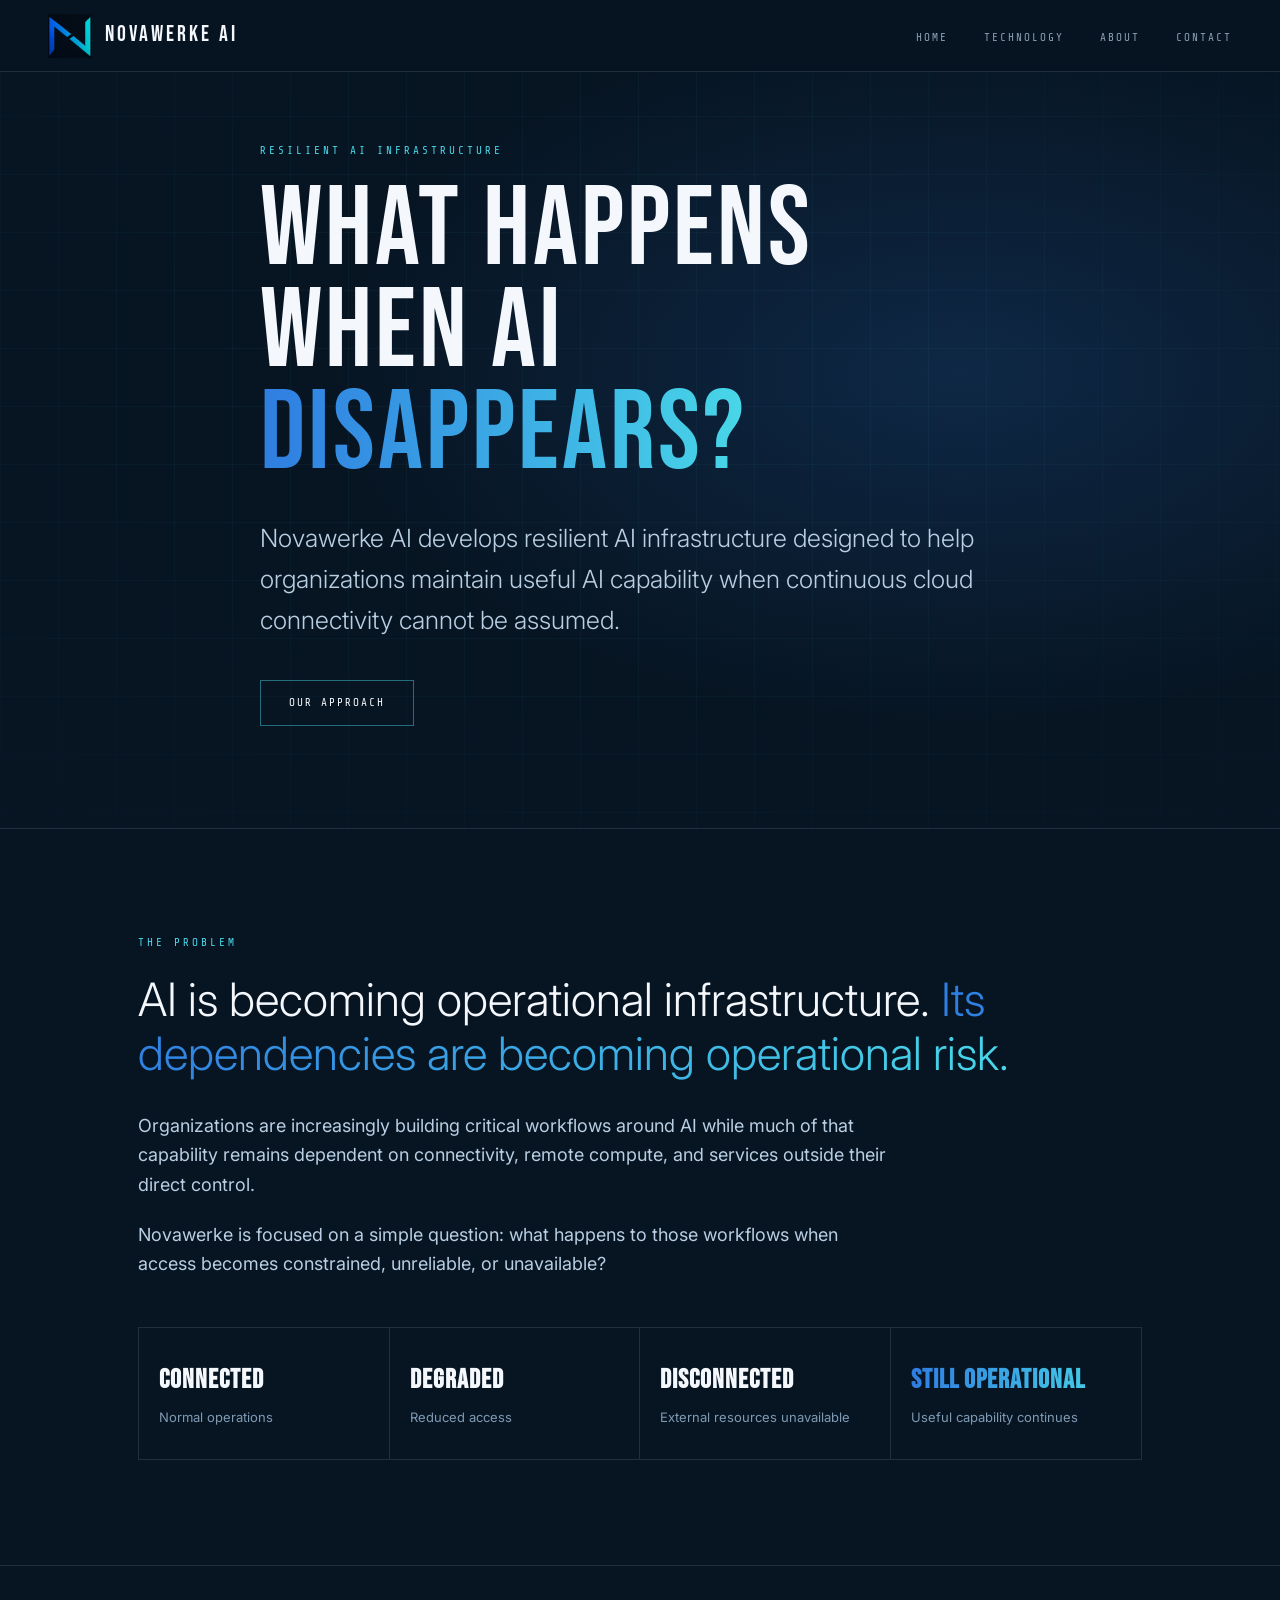
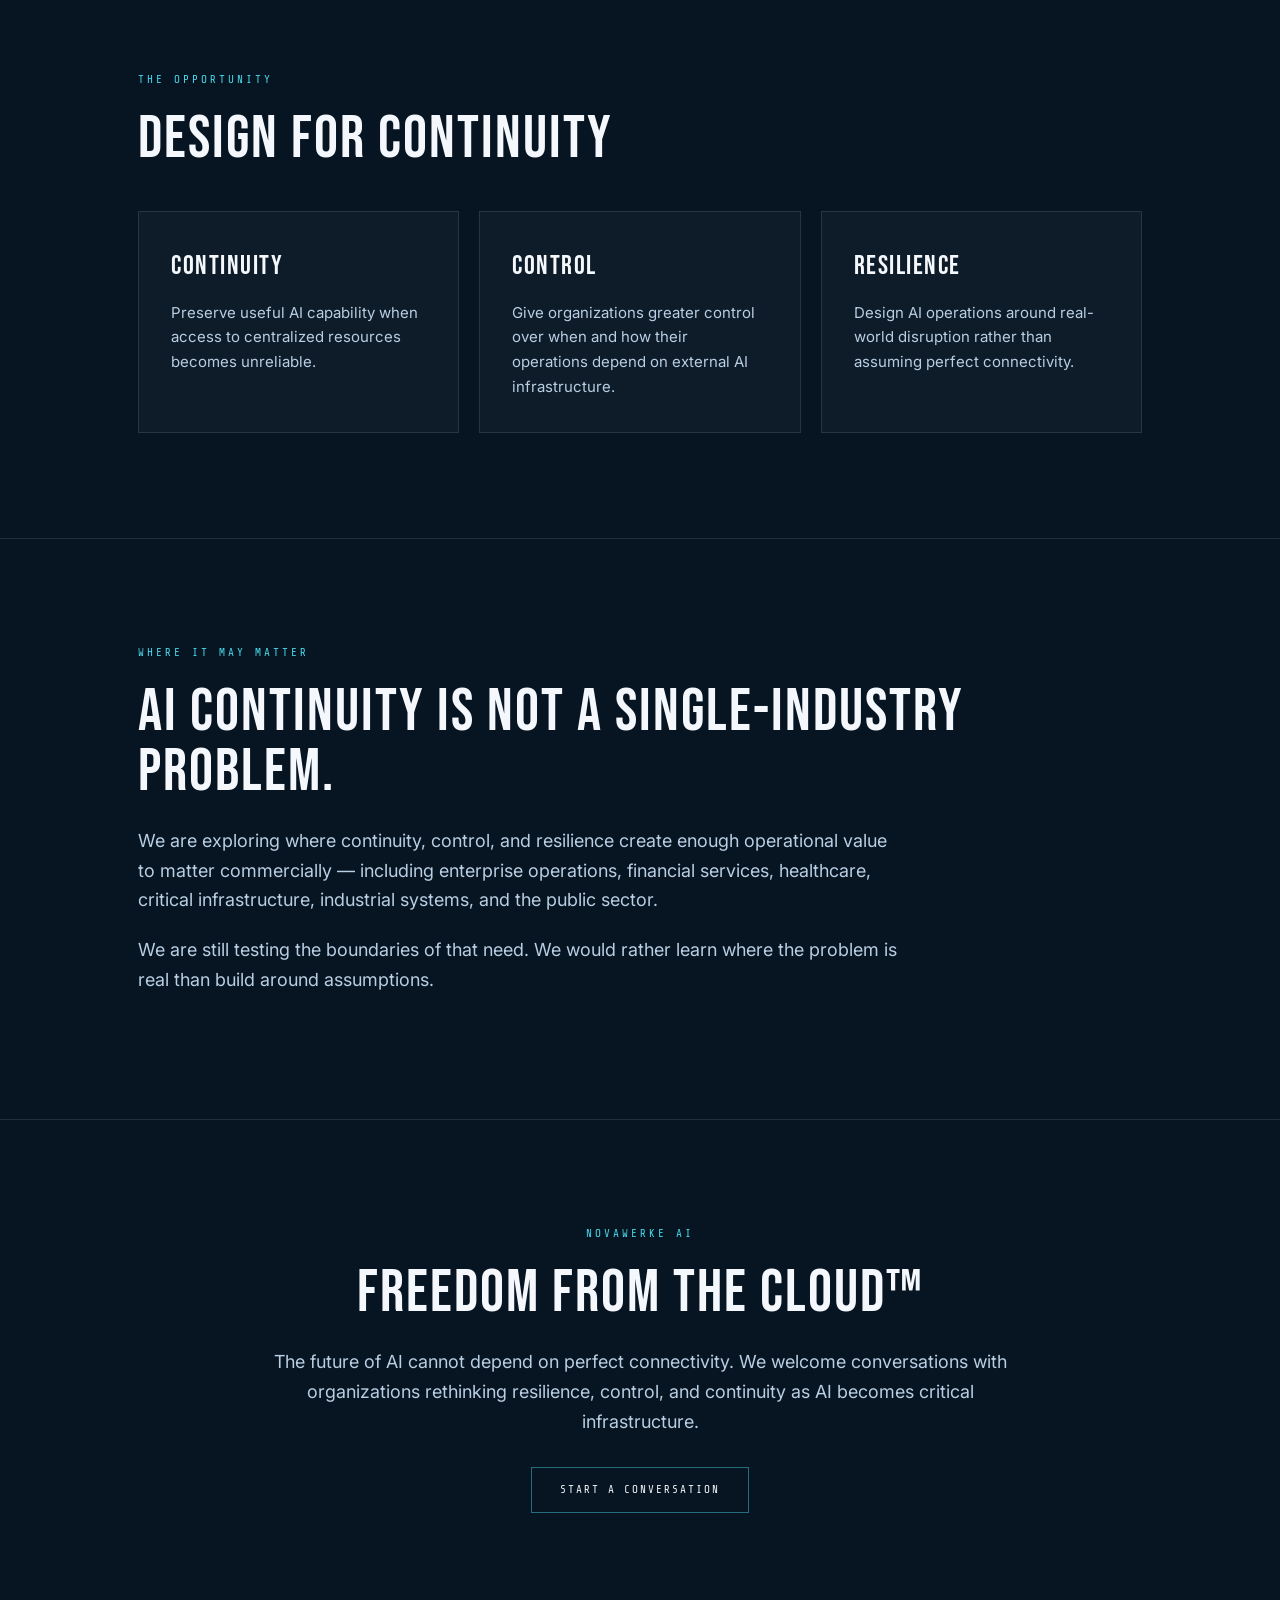
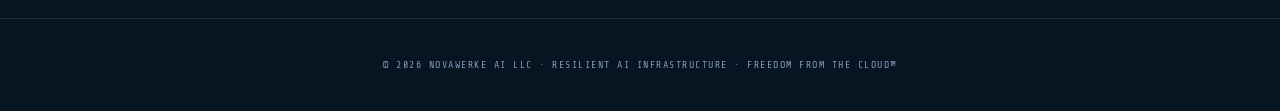
==== commit d7811460: "Revise final section on AI continuity and resilience Updated the content in the last section to emph" ====
--- a/index.html
+++ b/index.html
@@ -14,5 +14,5 @@
 <section><div class="container"><span class="label">The Problem</span><p class="statement">AI is becoming operational infrastructure. <span class="accent">Its dependencies are becoming operational risk.</span></p><div class="copy" style="margin-top:30px"><p>Organizations are increasingly building critical workflows around AI while much of that capability remains dependent on connectivity, remote compute, and services outside their direct control.</p><p>Novawerke is focused on a simple question: what happens to those workflows when access becomes constrained, unreliable, or unavailable?</p></div><div class="sequence"><div><strong>CONNECTED</strong><span>Normal operations</span></div><div><strong>DEGRADED</strong><span>Reduced access</span></div><div><strong>DISCONNECTED</strong><span>External resources unavailable</span></div><div><strong class="accent">STILL OPERATIONAL</strong><span>Useful capability continues</span></div></div></div></section>
 <section><div class="container"><span class="label">The Opportunity</span><h2>DESIGN FOR CONTINUITY</h2><div class="cards"><div class="card"><h3>CONTINUITY</h3><p>Preserve useful AI capability when access to centralized resources becomes unreliable.</p></div><div class="card"><h3>CONTROL</h3><p>Give organizations greater control over when and how their operations depend on external AI infrastructure.</p></div><div class="card"><h3>RESILIENCE</h3><p>Design AI operations around real-world disruption rather than assuming perfect connectivity.</p></div></div></div></section>
 <section><div class="container"><span class="label">Where It May Matter</span><h2>AI CONTINUITY IS NOT A SINGLE-INDUSTRY PROBLEM.</h2><div class="copy"><p>We are exploring where continuity, control, and resilience create enough operational value to matter commercially — including enterprise operations, financial services, healthcare, critical infrastructure, industrial systems, and the public sector.</p><p>We are still testing the boundaries of that need. We would rather learn where the problem is real than build around assumptions.</p></div></div></section>
-<section><div class="container" style="text-align:center"><span class="label">Novawerke AI</span><h2>FREEDOM FROM THE CLOUD™</h2><p class="copy" style="margin:0 auto 30px">If AI continuity is a problem you are encountering — or if you think we are wrong about the problem — we would value the conversation.</p><a class="btn" href="contact.html">Start a Conversation</a></div></section>
-<footer>© 2026 NOVAWERKE AI LLC · RESILIENT AI INFRASTRUCTURE · FREEDOM FROM THE CLOUD™</footer></body></html>+<section><div class="container" style="text-align:center"><span class="label">Novawerke AI</span><h2>FREEDOM FROM THE CLOUD™</h2><p class="copy" style="margin:0 auto 30px">The future of AI cannot depend on perfect connectivity. We welcome conversations with organizations rethinking resilience, control, and continuity as AI becomes critical infrastructure.</p><a class="btn" href="contact.html">Start a Conversation</a></div></section>
+<footer>© 2026 NOVAWERKE AI LLC · RESILIENT AI INFRASTRUCTURE · FREEDOM FROM THE CLOUD™</footer></body></html>
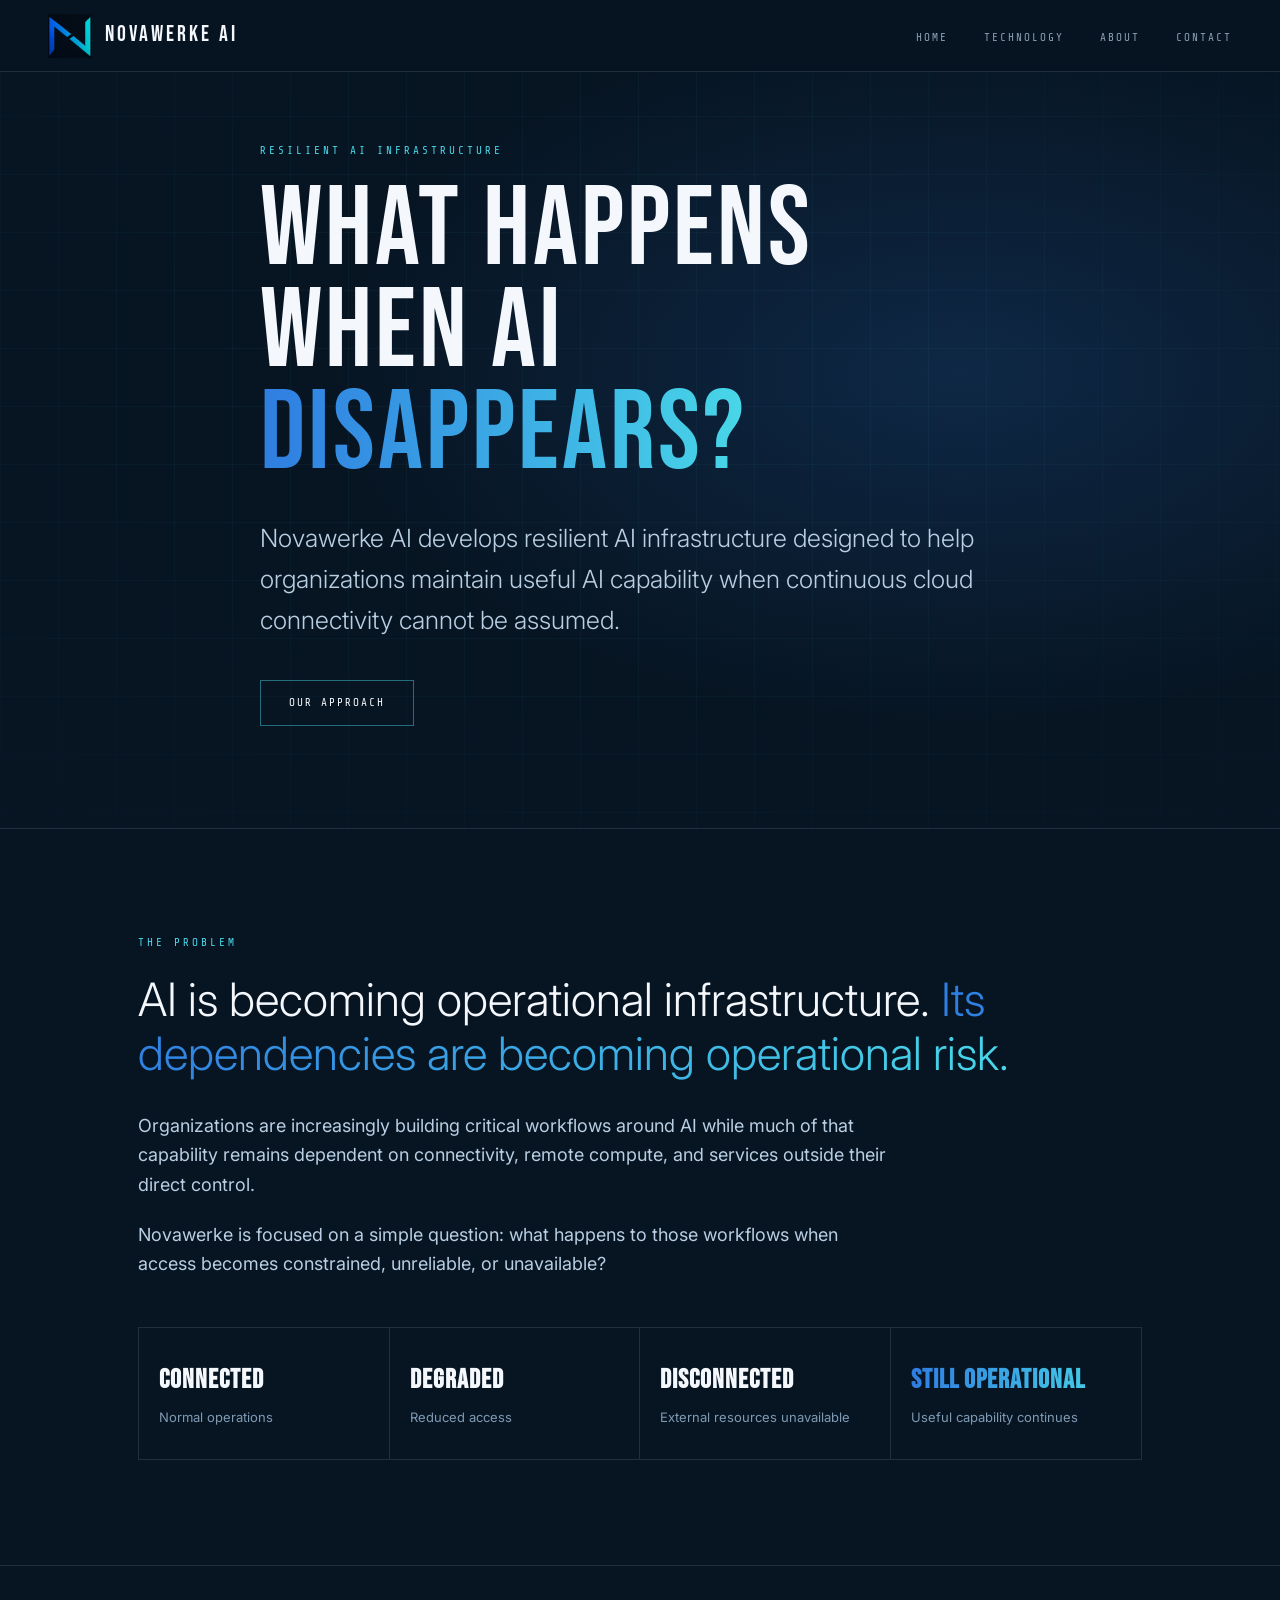
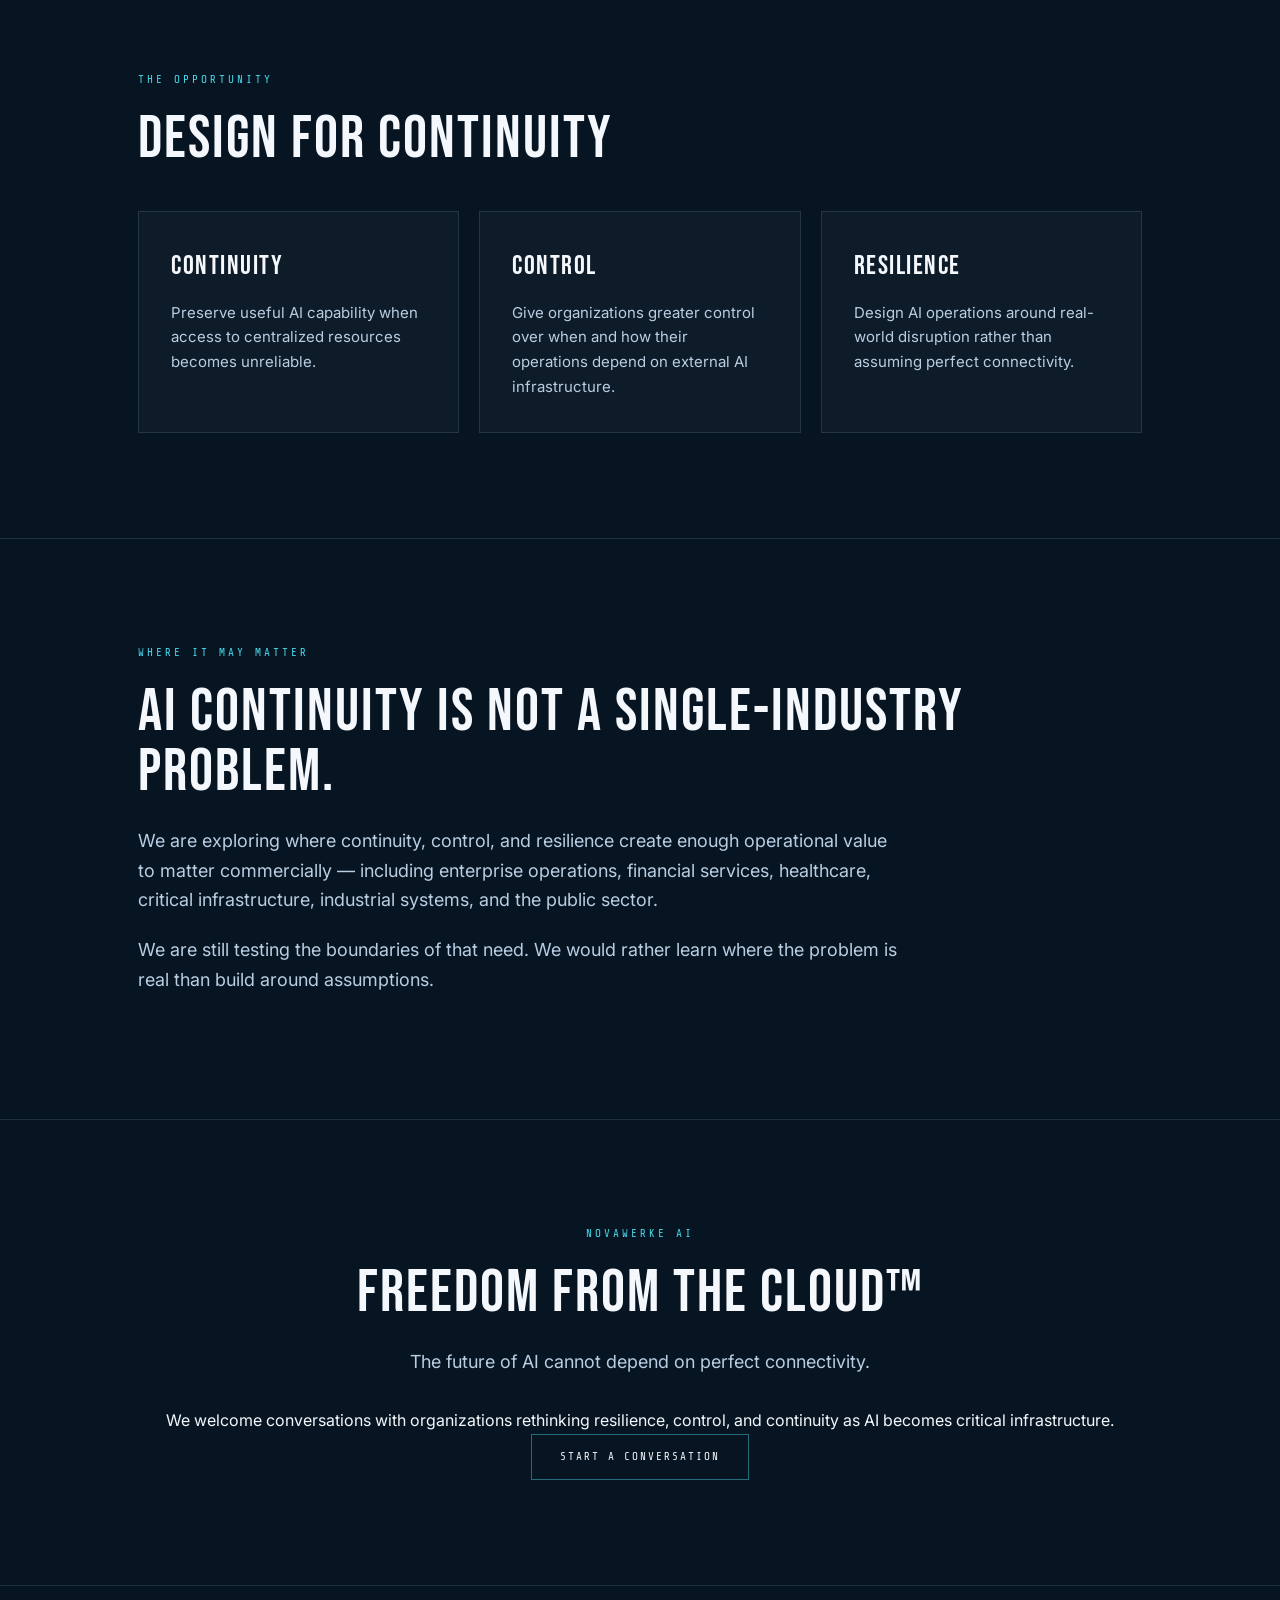
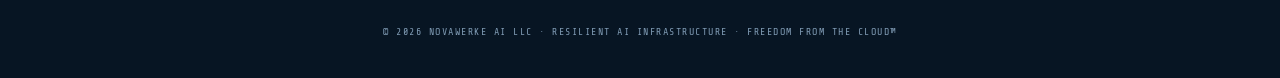
==== commit ce1f38ef: "Revise final section for clarity and engagement Updated the final section to improve messaging and c" ====
--- a/index.html
+++ b/index.html
@@ -14,5 +14,5 @@
 <section><div class="container"><span class="label">The Problem</span><p class="statement">AI is becoming operational infrastructure. <span class="accent">Its dependencies are becoming operational risk.</span></p><div class="copy" style="margin-top:30px"><p>Organizations are increasingly building critical workflows around AI while much of that capability remains dependent on connectivity, remote compute, and services outside their direct control.</p><p>Novawerke is focused on a simple question: what happens to those workflows when access becomes constrained, unreliable, or unavailable?</p></div><div class="sequence"><div><strong>CONNECTED</strong><span>Normal operations</span></div><div><strong>DEGRADED</strong><span>Reduced access</span></div><div><strong>DISCONNECTED</strong><span>External resources unavailable</span></div><div><strong class="accent">STILL OPERATIONAL</strong><span>Useful capability continues</span></div></div></div></section>
 <section><div class="container"><span class="label">The Opportunity</span><h2>DESIGN FOR CONTINUITY</h2><div class="cards"><div class="card"><h3>CONTINUITY</h3><p>Preserve useful AI capability when access to centralized resources becomes unreliable.</p></div><div class="card"><h3>CONTROL</h3><p>Give organizations greater control over when and how their operations depend on external AI infrastructure.</p></div><div class="card"><h3>RESILIENCE</h3><p>Design AI operations around real-world disruption rather than assuming perfect connectivity.</p></div></div></div></section>
 <section><div class="container"><span class="label">Where It May Matter</span><h2>AI CONTINUITY IS NOT A SINGLE-INDUSTRY PROBLEM.</h2><div class="copy"><p>We are exploring where continuity, control, and resilience create enough operational value to matter commercially — including enterprise operations, financial services, healthcare, critical infrastructure, industrial systems, and the public sector.</p><p>We are still testing the boundaries of that need. We would rather learn where the problem is real than build around assumptions.</p></div></div></section>
-<section><div class="container" style="text-align:center"><span class="label">Novawerke AI</span><h2>FREEDOM FROM THE CLOUD™</h2><p class="copy" style="margin:0 auto 30px">The future of AI cannot depend on perfect connectivity. We welcome conversations with organizations rethinking resilience, control, and continuity as AI becomes critical infrastructure.</p><a class="btn" href="contact.html">Start a Conversation</a></div></section>
+<section><div class="container" style="text-align:center"><span class="label">Novawerke AI</span><h2>FREEDOM FROM THE CLOUD™</h2><p class="copy" style="margin:0 auto 30px">The future of AI cannot depend on perfect connectivity.</p><p></p>We welcome conversations with organizations rethinking resilience, control, and continuity as AI becomes critical infrastructure.</p><a class="btn" href="contact.html">Start a Conversation</a></div></section>
 <footer>© 2026 NOVAWERKE AI LLC · RESILIENT AI INFRASTRUCTURE · FREEDOM FROM THE CLOUD™</footer></body></html>
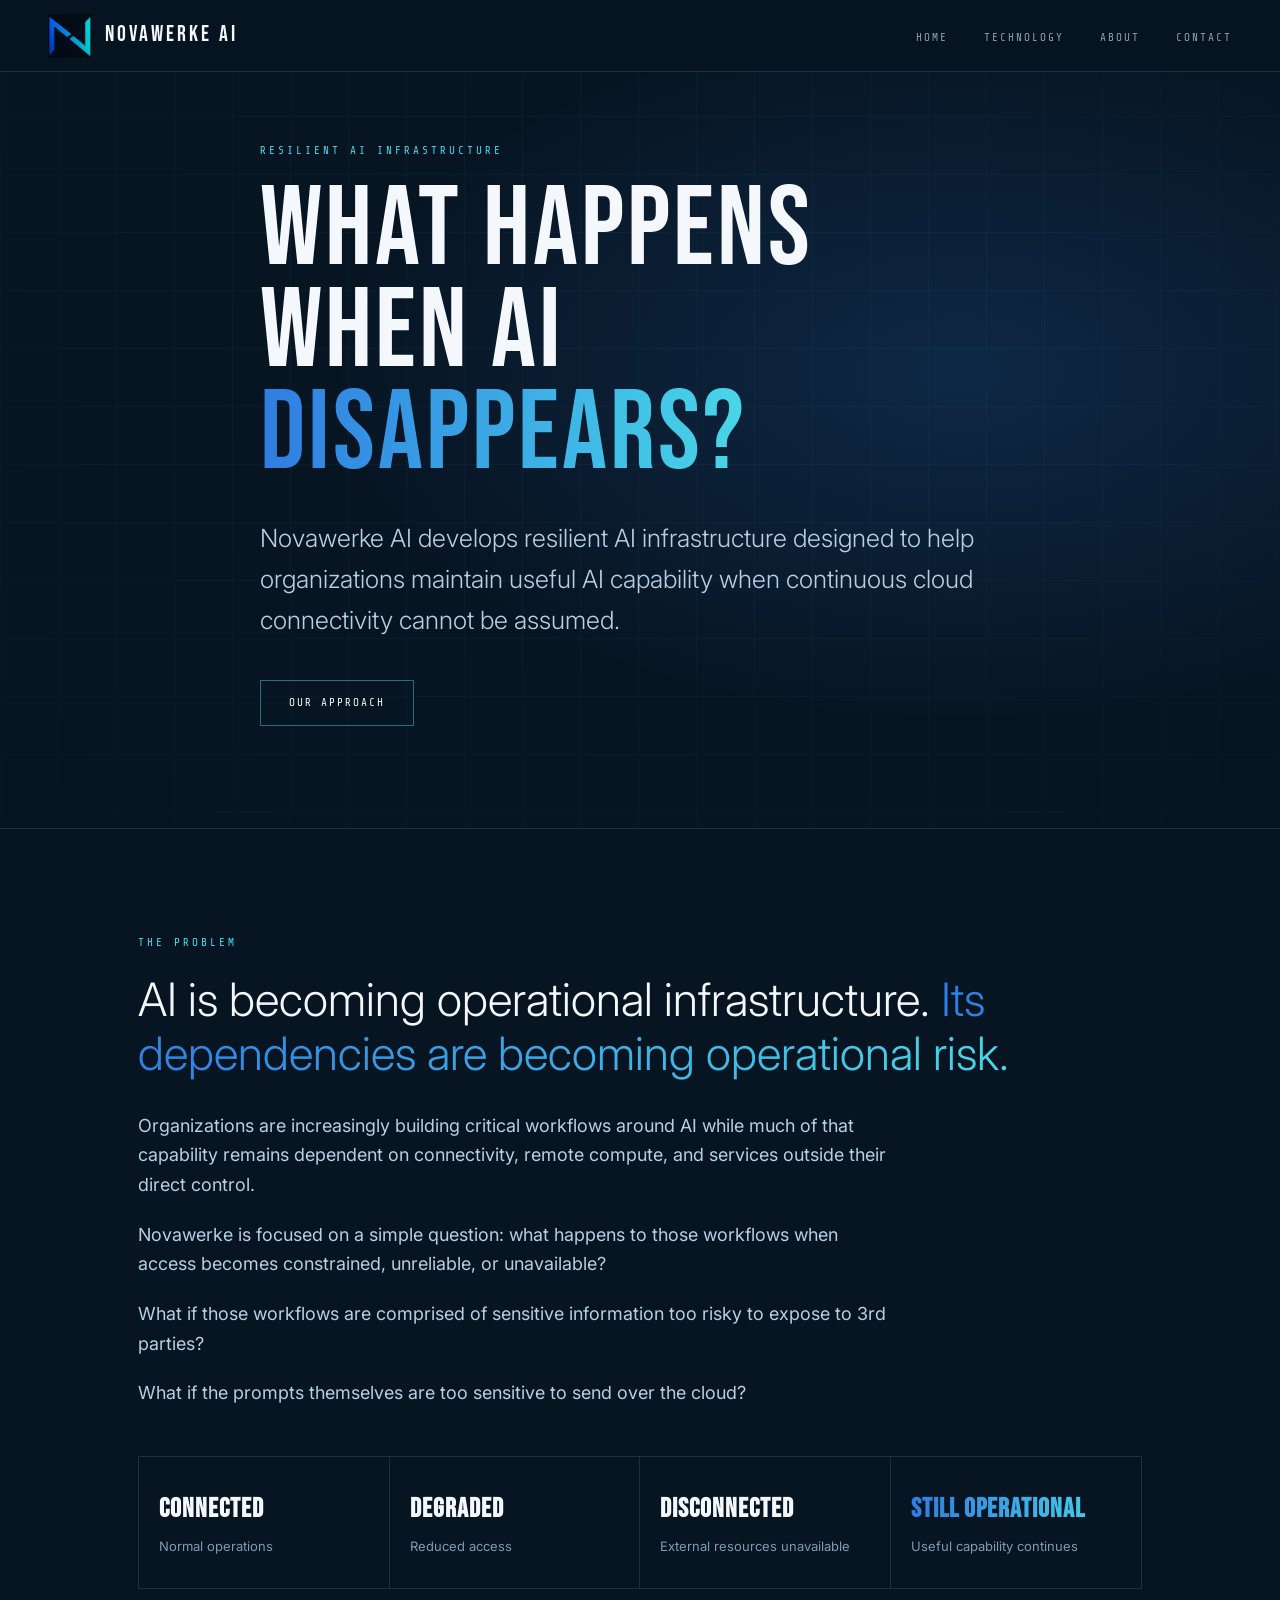
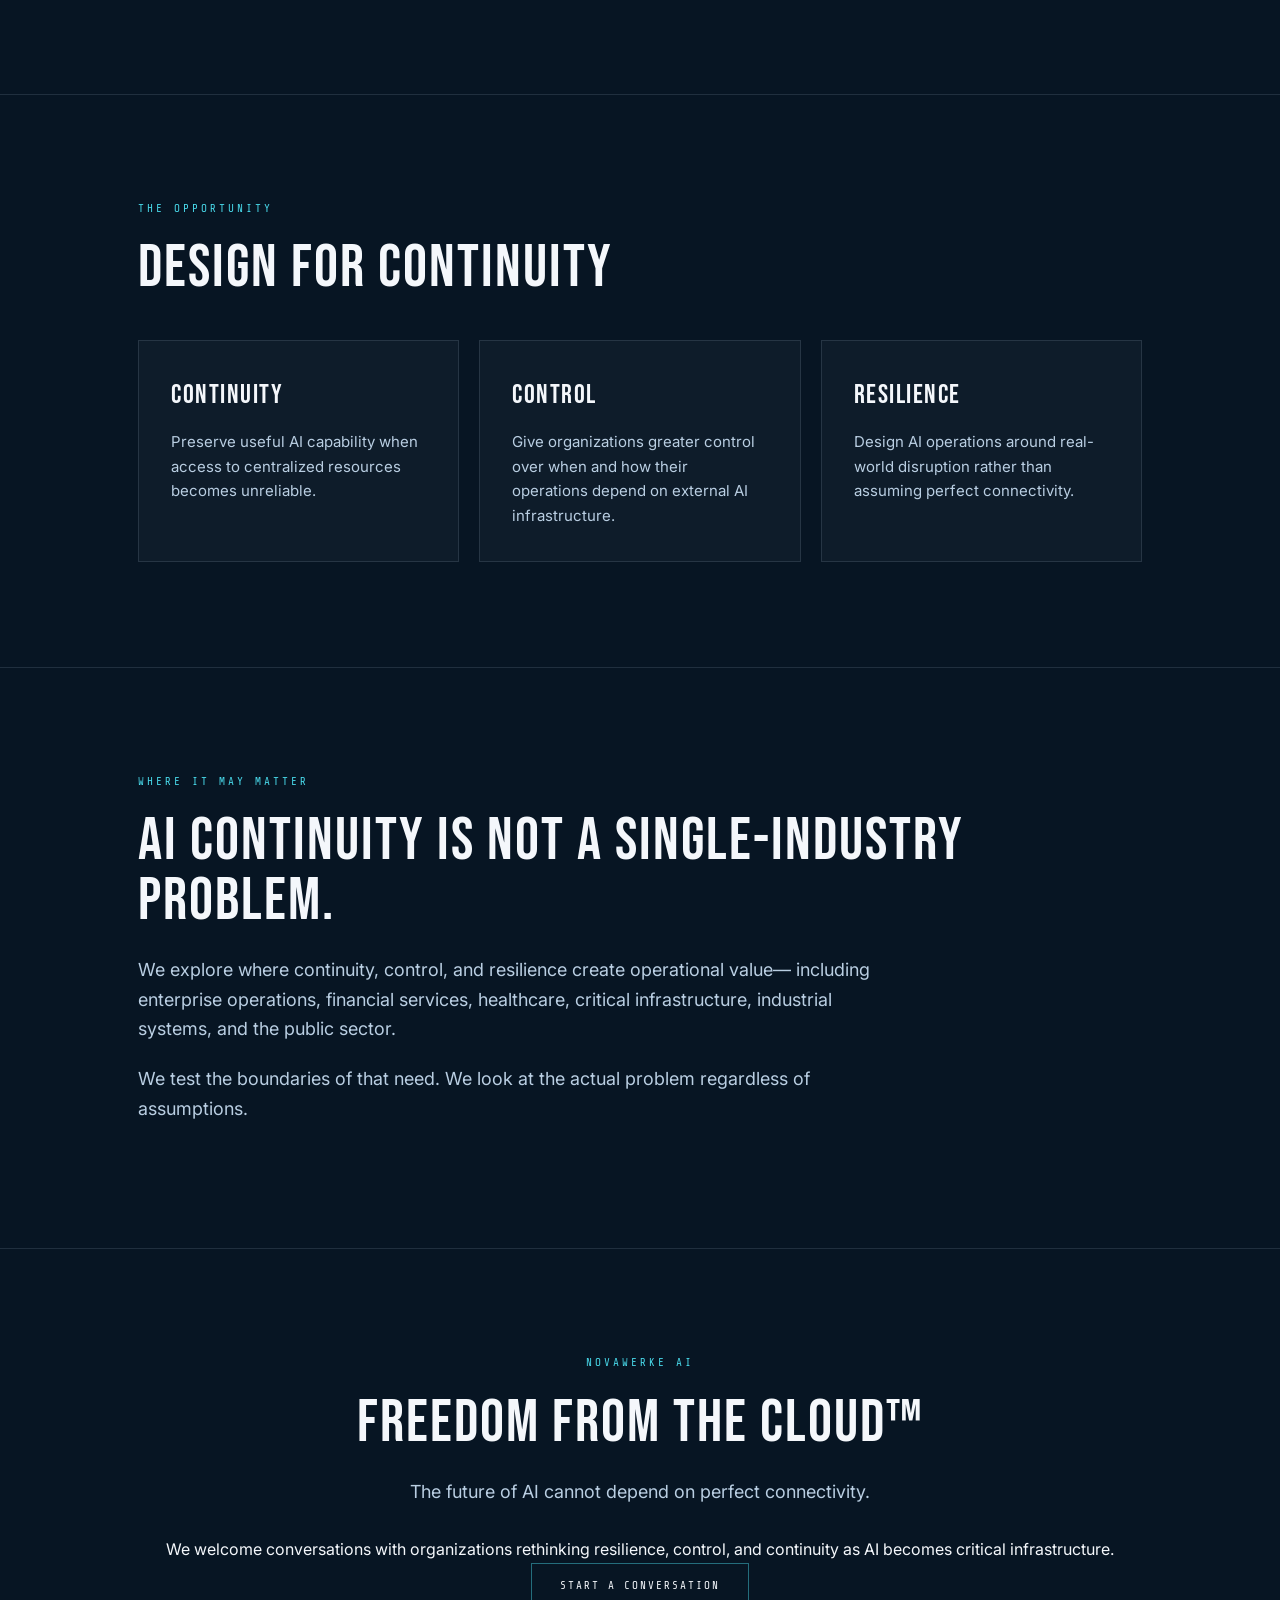
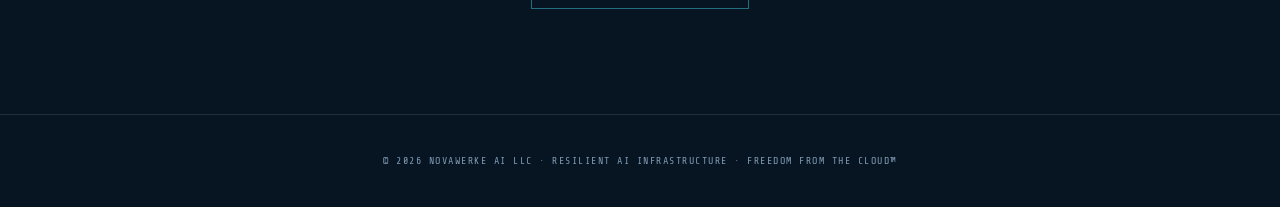
==== commit f9e67cbe: "Duplicate content in 'The Problem' and 'Where It May Matter' sections" ====
--- a/index.html
+++ b/index.html
@@ -11,8 +11,8 @@
 </nav>
 
 <header class="hero gridbg"><div class="container"><span class="eyebrow">Resilient AI Infrastructure</span><h1>WHAT HAPPENS<br>WHEN AI<br><span class="accent">DISAPPEARS?</span></h1><p class="lead">Novawerke AI develops resilient AI infrastructure designed to help organizations maintain useful AI capability when continuous cloud connectivity cannot be assumed.</p><a class="btn" href="technology.html">Our Approach</a></div></header>
-<section><div class="container"><span class="label">The Problem</span><p class="statement">AI is becoming operational infrastructure. <span class="accent">Its dependencies are becoming operational risk.</span></p><div class="copy" style="margin-top:30px"><p>Organizations are increasingly building critical workflows around AI while much of that capability remains dependent on connectivity, remote compute, and services outside their direct control.</p><p>Novawerke is focused on a simple question: what happens to those workflows when access becomes constrained, unreliable, or unavailable?</p></div><div class="sequence"><div><strong>CONNECTED</strong><span>Normal operations</span></div><div><strong>DEGRADED</strong><span>Reduced access</span></div><div><strong>DISCONNECTED</strong><span>External resources unavailable</span></div><div><strong class="accent">STILL OPERATIONAL</strong><span>Useful capability continues</span></div></div></div></section>
+<section><div class="container"><span class="label">The Problem</span><p class="statement">AI is becoming operational infrastructure. <span class="accent">Its dependencies are becoming operational risk.</span></p><div class="copy" style="margin-top:30px"><p>Organizations are increasingly building critical workflows around AI while much of that capability remains dependent on connectivity, remote compute, and services outside their direct control.</p><p>Novawerke is focused on a simple question: what happens to those workflows when access becomes constrained, unreliable, or unavailable?</p><p>What if those workflows are comprised of sensitive information too risky to expose to 3rd parties?</p><p>What if the prompts themselves are too sensitive to send over the cloud?</p></div><div class="sequence"><div><strong>CONNECTED</strong><span>Normal operations</span></div><div><strong>DEGRADED</strong><span>Reduced access</span></div><div><strong>DISCONNECTED</strong><span>External resources unavailable</span></div><div><strong class="accent">STILL OPERATIONAL</strong><span>Useful capability continues</span></div></div></div></section>
 <section><div class="container"><span class="label">The Opportunity</span><h2>DESIGN FOR CONTINUITY</h2><div class="cards"><div class="card"><h3>CONTINUITY</h3><p>Preserve useful AI capability when access to centralized resources becomes unreliable.</p></div><div class="card"><h3>CONTROL</h3><p>Give organizations greater control over when and how their operations depend on external AI infrastructure.</p></div><div class="card"><h3>RESILIENCE</h3><p>Design AI operations around real-world disruption rather than assuming perfect connectivity.</p></div></div></div></section>
-<section><div class="container"><span class="label">Where It May Matter</span><h2>AI CONTINUITY IS NOT A SINGLE-INDUSTRY PROBLEM.</h2><div class="copy"><p>We are exploring where continuity, control, and resilience create enough operational value to matter commercially — including enterprise operations, financial services, healthcare, critical infrastructure, industrial systems, and the public sector.</p><p>We are still testing the boundaries of that need. We would rather learn where the problem is real than build around assumptions.</p></div></div></section>
+<section><div class="container"><span class="label">Where It May Matter</span><h2>AI CONTINUITY IS NOT A SINGLE-INDUSTRY PROBLEM.</h2><div class="copy"><p>We explore where continuity, control, and resilience create operational value— including enterprise operations, financial services, healthcare, critical infrastructure, industrial systems, and the public sector.</p><p>We test the boundaries of that need. We look at the actual problem regardless of assumptions.</p></div></div></section>
 <section><div class="container" style="text-align:center"><span class="label">Novawerke AI</span><h2>FREEDOM FROM THE CLOUD™</h2><p class="copy" style="margin:0 auto 30px">The future of AI cannot depend on perfect connectivity.</p><p></p>We welcome conversations with organizations rethinking resilience, control, and continuity as AI becomes critical infrastructure.</p><a class="btn" href="contact.html">Start a Conversation</a></div></section>
 <footer>© 2026 NOVAWERKE AI LLC · RESILIENT AI INFRASTRUCTURE · FREEDOM FROM THE CLOUD™</footer></body></html>
